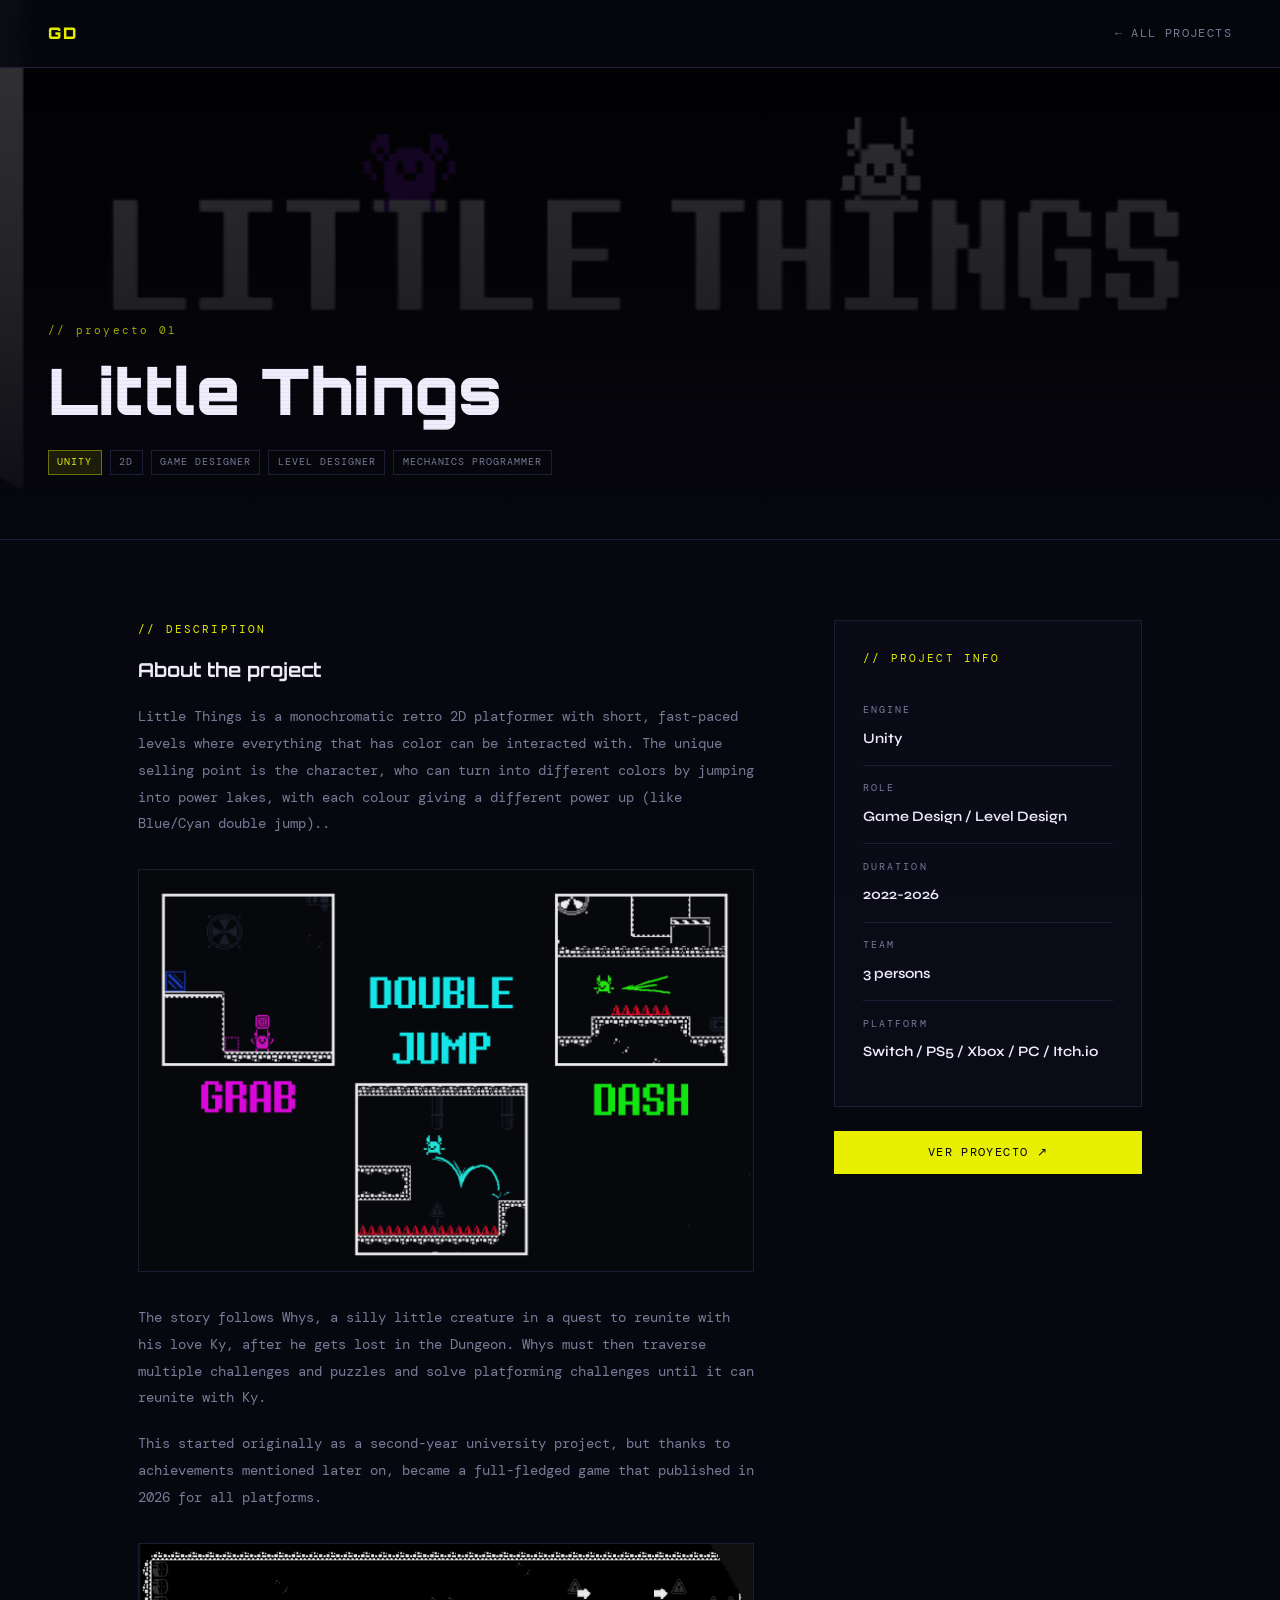
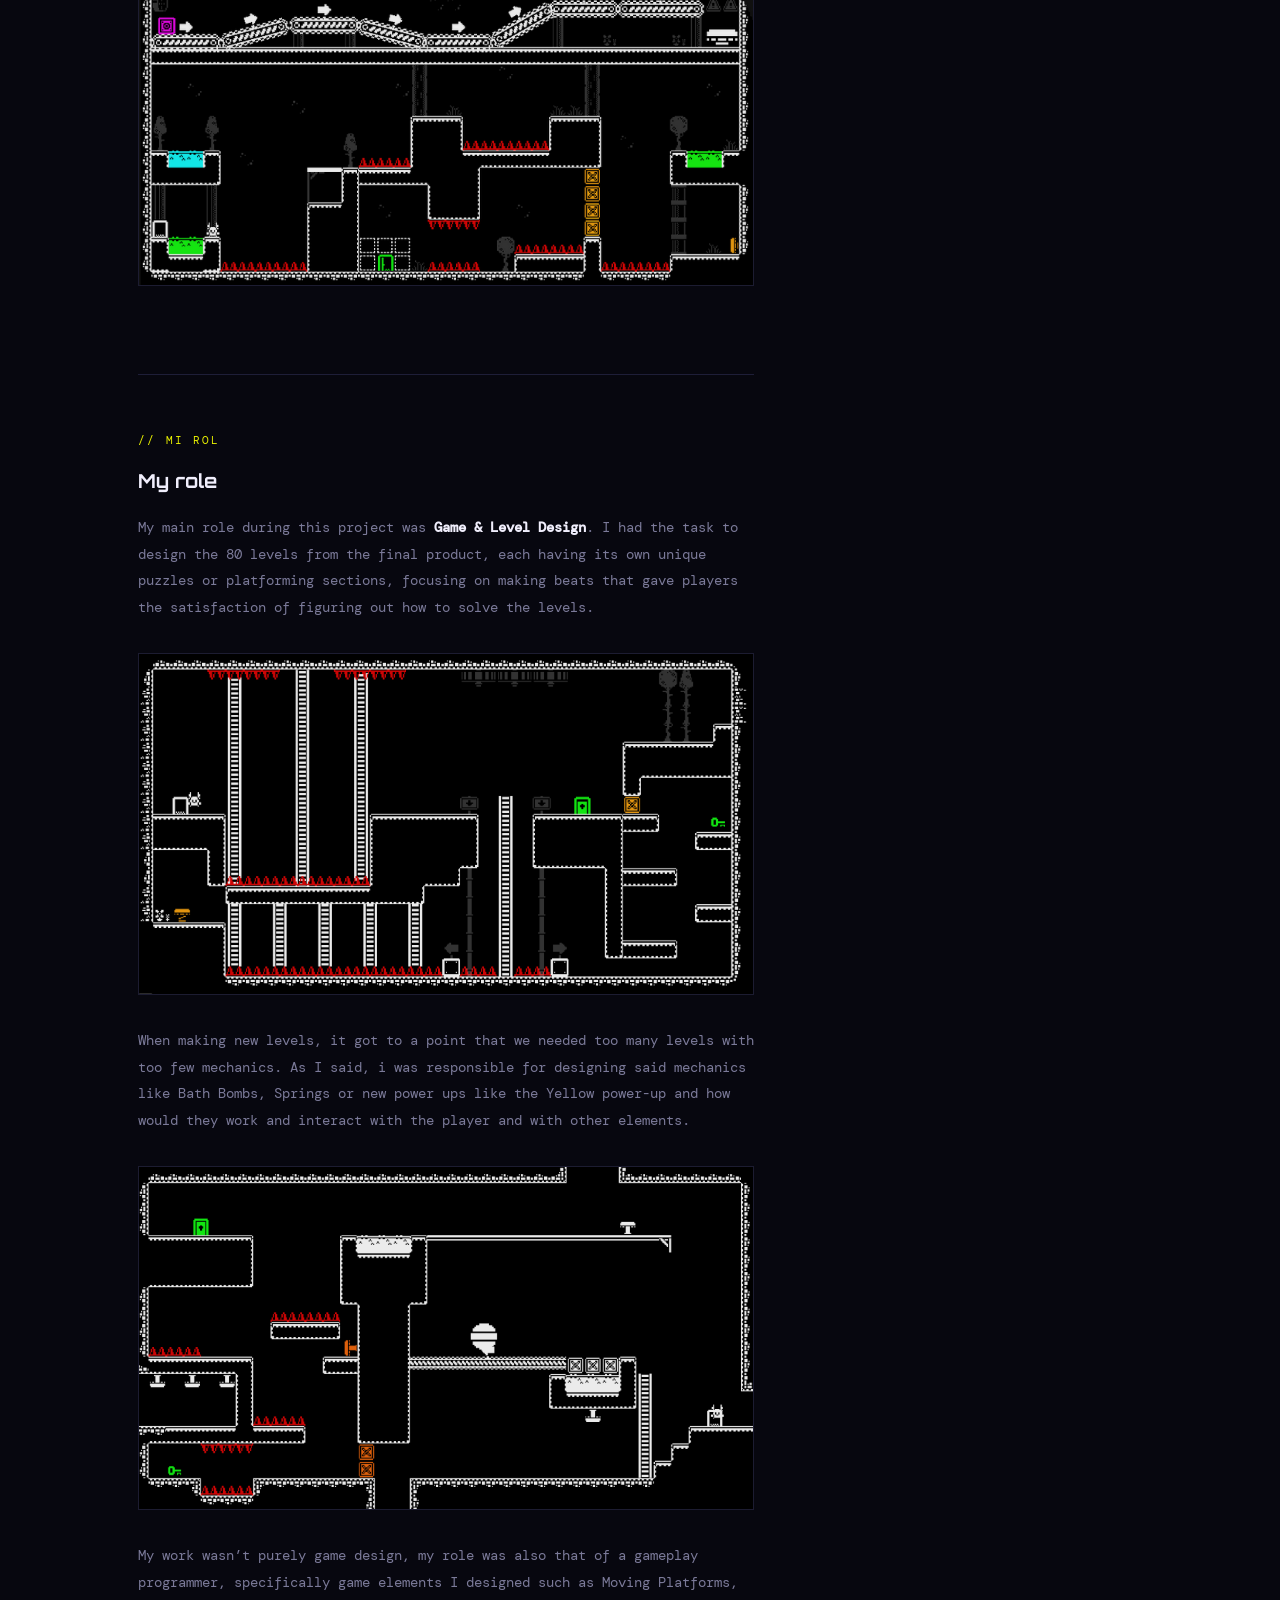
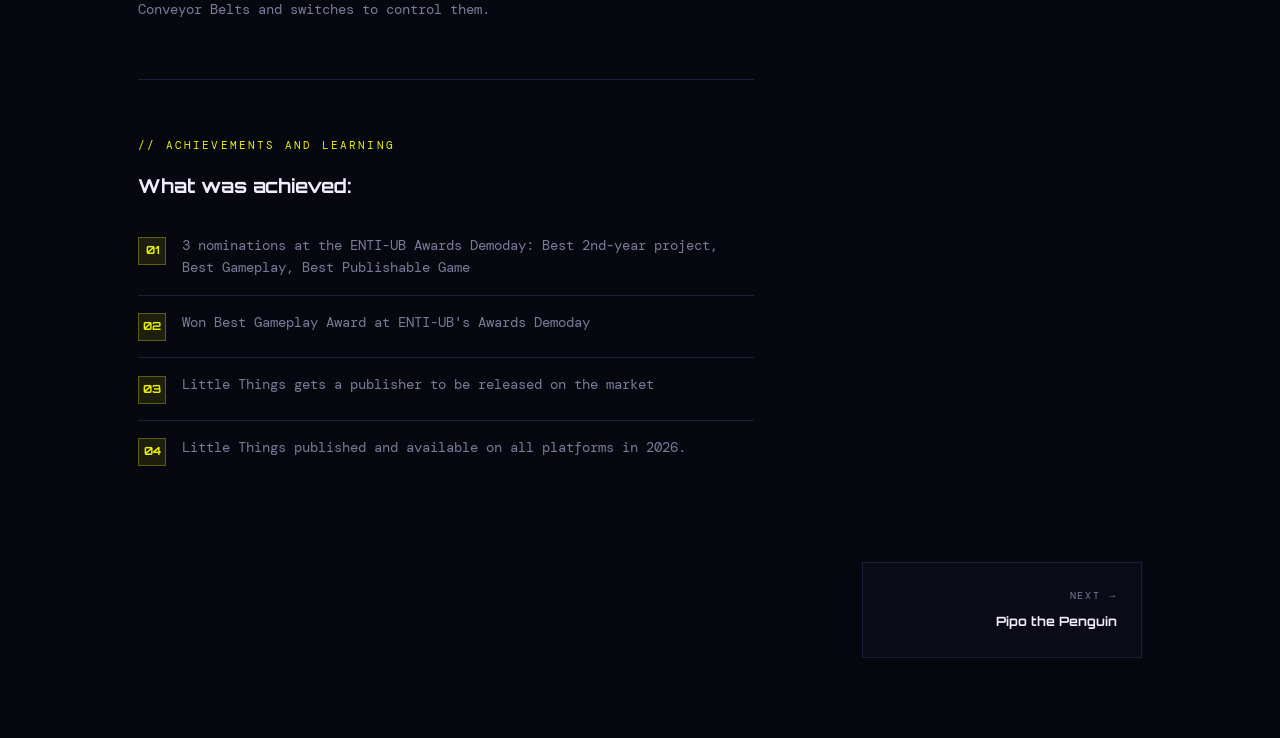
==== project.html @ 38202225 "idioms changed" ====
<!DOCTYPE html>
<html lang="es">
<head>
<meta charset="UTF-8">
<meta name="viewport" content="width=device-width, initial-scale=1.0">
<title>Proyecto — GD Portfolio</title>
<link rel="preconnect" href="https://fonts.googleapis.com">
<link href="https://fonts.googleapis.com/css2?family=Orbitron:wght@400;700;900&family=DM+Mono:ital,wght@0,300;0,400;1,300&family=Syne:wght@400;600;800&display=swap" rel="stylesheet">
<style>
  *, *::before, *::after { box-sizing: border-box; margin: 0; padding: 0; }

  :root {
    --bg: #07070f;
    --surface: #0e0e1c;
    --border: #1e1e38;
    --accent: #e8f000;
    --accent-dim: rgba(232,240,0,0.10);
    --text: #f0eefc;
    --muted: #7b7a99;
    --card-bg: #0b0b18;
  }

  html { scroll-behavior: smooth; }

  body {
    background: var(--bg);
    color: var(--text);
    font-family: 'DM Mono', monospace;
    font-size: 15px;
    line-height: 1.7;
    overflow-x: hidden;
  }

  body::before {
    content: '';
    position: fixed;
    inset: 0;
    background: repeating-linear-gradient(
      0deg,
      transparent,
      transparent 3px,
      rgba(0,0,0,0.04) 3px,
      rgba(0,0,0,0.04) 4px
    );
    pointer-events: none;
    z-index: 1000;
  }

  /* ─── NAV ─── */
  nav {
    position: fixed;
    top: 0; left: 0; right: 0;
    z-index: 100;
    display: flex;
    justify-content: space-between;
    align-items: center;
    padding: 1.25rem 3rem;
    background: rgba(7,7,15,0.85);
    backdrop-filter: blur(12px);
    border-bottom: 1px solid var(--border);
  }

  .nav-logo {
    font-family: 'Orbitron', monospace;
    font-weight: 900;
    font-size: 1rem;
    color: var(--accent);
    letter-spacing: 0.1em;
    text-decoration: none;
  }

  .nav-back {
    display: flex;
    align-items: center;
    gap: 0.5rem;
    font-family: 'DM Mono', monospace;
    font-size: 0.72rem;
    letter-spacing: 0.12em;
    text-transform: uppercase;
    color: var(--muted);
    text-decoration: none;
    transition: color 0.2s;
  }
  .nav-back:hover { color: var(--accent); }
  .nav-back::before { content: '←'; }

  /* ─── HERO ─── */
  .project-hero {
    min-height: 60vh;
    display: flex;
    flex-direction: column;
    justify-content: flex-end;
    padding: 8rem 3rem 4rem;
    position: relative;
    overflow: hidden;
    border-bottom: 1px solid var(--border);
  }

  .hero-cover {
    position: absolute;
    inset: 0;
    width: 100%; height: 100%;
    object-fit: cover;
    filter: brightness(0.25) saturate(0.7);
  }

  .hero-cover-placeholder {
    position: absolute;
    inset: 0;
    display: flex;
    align-items: center;
    justify-content: center;
    font-family: 'Orbitron', monospace;
    font-weight: 900;
    font-size: 12vw;
    color: rgba(232,240,0,0.05);
    overflow: hidden;
  }
  .hero-cover-placeholder::before {
    content: '';
    position: absolute;
    inset: 0;
    background-image:
      linear-gradient(rgba(232,240,0,0.03) 1px, transparent 1px),
      linear-gradient(90deg, rgba(232,240,0,0.03) 1px, transparent 1px);
    background-size: 48px 48px;
  }

  .hero-overlay {
    position: absolute;
    inset: 0;
    background: linear-gradient(to top, rgba(7,7,15,0.95) 0%, rgba(7,7,15,0.5) 50%, rgba(7,7,15,0.2) 100%);
  }

  .project-hero-content {
    position: relative;
    z-index: 1;
    max-width: 900px;
    animation: fadeUp 0.6s ease both;
  }

  .project-number-tag {
    font-family: 'DM Mono', monospace;
    font-size: 0.7rem;
    letter-spacing: 0.2em;
    color: var(--accent);
    margin-bottom: 1rem;
    opacity: 0.7;
  }

  h1.project-title {
    font-family: 'Orbitron', monospace;
    font-weight: 900;
    font-size: clamp(2rem, 5vw, 4rem);
    line-height: 1.1;
    color: var(--text);
    margin-bottom: 1.5rem;
  }

  .project-meta-tags {
    display: flex;
    flex-wrap: wrap;
    gap: 0.5rem;
  }

  .tag {
    font-family: 'DM Mono', monospace;
    font-size: 0.62rem;
    letter-spacing: 0.1em;
    text-transform: uppercase;
    padding: 0.3em 0.85em;
    border: 1px solid var(--border);
    color: var(--muted);
  }
  .tag.accent {
    border-color: rgba(232,240,0,0.4);
    color: var(--accent);
    background: var(--accent-dim);
  }

  /* ─── CONTENT ─── */
  .project-content {
    max-width: 1100px;
    margin: 0 auto;
    padding: 5rem 3rem;
  }

  .content-grid {
    display: grid;
    grid-template-columns: 2fr 1fr;
    gap: 5rem;
    align-items: start;
  }

  .section-label {
    font-family: 'DM Mono', monospace;
    font-size: 0.68rem;
    letter-spacing: 0.2em;
    text-transform: uppercase;
    color: var(--accent);
    margin-bottom: 1.25rem;
  }

  h2.block-title {
    font-family: 'Orbitron', monospace;
    font-weight: 700;
    font-size: 1.2rem;
    color: var(--text);
    margin-bottom: 1.25rem;
    line-height: 1.3;
  }

  .prose {
    color: var(--muted);
    font-size: 0.88rem;
    line-height: 1.9;
  }
  .prose p { margin-bottom: 1.2rem; }
  .prose p:last-child { margin-bottom: 0; }

  /* ─── Inline screenshots ─── */
  .prose .screenshot {
    display: block;
    margin: 2rem 0;
  }
  .prose .screenshot img {
    width: 100%;
    display: block;
    border: 1px solid var(--border);
    filter: brightness(0.92) saturate(0.9);
    transition: filter 0.3s;
  }
  .prose .screenshot img:hover {
    filter: brightness(1) saturate(1);
  }
  .prose .screenshot figcaption {
    font-size: 0.68rem;
    letter-spacing: 0.1em;
    text-transform: uppercase;
    color: var(--muted);
    margin-top: 0.6rem;
    opacity: 0.7;
  }
  /* Two-column screenshot grid */
  .prose .screenshot-grid {
    display: grid;
    grid-template-columns: 1fr 1fr;
    gap: 1rem;
    margin: 2rem 0;
  }
  .prose .screenshot-grid .screenshot {
    margin: 0;
  }
  @media (max-width: 600px) {
    .prose .screenshot-grid { grid-template-columns: 1fr; }
  }

  .content-block {
    margin-bottom: 3.5rem;
    padding-bottom: 3.5rem;
    border-bottom: 1px solid var(--border);
  }
  .content-block:last-child { margin-bottom: 0; padding-bottom: 0; border-bottom: none; }

  /* Sidebar */
  .sidebar { position: sticky; top: 6rem; }

  .sidebar-card {
    background: var(--card-bg);
    border: 1px solid var(--border);
    padding: 1.75rem;
    margin-bottom: 1.5rem;
  }

  .sidebar-label {
    font-size: 0.65rem;
    letter-spacing: 0.2em;
    text-transform: uppercase;
    color: var(--muted);
    margin-bottom: 0.5rem;
  }

  .sidebar-value {
    font-family: 'Syne', sans-serif;
    font-size: 0.9rem;
    font-weight: 600;
    color: var(--text);
  }

  .sidebar-row {
    padding: 0.85rem 0;
    border-bottom: 1px solid var(--border);
  }
  .sidebar-row:last-child { border-bottom: none; }

  /* Achievements list */
  .achievements-list { list-style: none; }

  .achievements-list li {
    display: flex;
    gap: 1rem;
    padding: 1rem 0;
    border-bottom: 1px solid var(--border);
    font-size: 0.85rem;
    color: var(--muted);
    line-height: 1.6;
  }
  .achievements-list li:last-child { border-bottom: none; }

  .achievement-icon {
    flex-shrink: 0;
    width: 28px; height: 28px;
    background: var(--accent-dim);
    border: 1px solid rgba(232,240,0,0.3);
    display: flex;
    align-items: center;
    justify-content: center;
    font-size: 0.7rem;
    color: var(--accent);
    font-family: 'Orbitron', monospace;
    font-weight: 700;
    margin-top: 0.1rem;
  }

  /* Nav between projects */
  .project-nav {
    max-width: 1100px;
    margin: 0 auto;
    padding: 0 3rem 5rem;
    display: flex;
    justify-content: space-between;
    gap: 1rem;
  }

  .project-nav-link {
    display: flex;
    flex-direction: column;
    gap: 0.4rem;
    text-decoration: none;
    padding: 1.5rem;
    background: var(--card-bg);
    border: 1px solid var(--border);
    flex: 1;
    transition: border-color 0.2s;
    max-width: 280px;
  }
  .project-nav-link:hover { border-color: var(--accent); }

  .nav-link-label {
    font-size: 0.65rem;
    letter-spacing: 0.18em;
    text-transform: uppercase;
    color: var(--muted);
  }
  .nav-link-title {
    font-family: 'Orbitron', monospace;
    font-size: 0.8rem;
    font-weight: 700;
    color: var(--text);
  }

  .project-nav-link.next { text-align: right; margin-left: auto; }
  .project-nav-link.prev .nav-link-label::before { content: '← '; }
  .project-nav-link.next .nav-link-label::after { content: ' →'; }

  /* ─── ANIMATIONS ─── */
  @keyframes fadeUp {
    from { opacity: 0; transform: translateY(20px); }
    to   { opacity: 1; transform: translateY(0); }
  }

  .reveal {
    opacity: 0;
    transform: translateY(24px);
    transition: opacity 0.6s ease, transform 0.6s ease;
  }
  .reveal.visible { opacity: 1; transform: translateY(0); }

  /* ─── RESPONSIVE ─── */
  @media (max-width: 900px) {
    nav { padding: 1rem 1.5rem; }
    .project-hero { padding: 6rem 1.5rem 3rem; }
    .project-content { padding: 3rem 1.5rem; }
    .content-grid { grid-template-columns: 1fr; gap: 2rem; }
    .sidebar { position: static; }
    .project-nav { padding: 0 1.5rem 3rem; }
  }
</style>
</head>
<body>

<nav>
  <a href="index.html" class="nav-logo">GD</a>
  <a href="index.html#projects" class="nav-back">All Projects</a>
</nav>

<!-- HERO -->
<section class="project-hero" id="project-hero">
  <img class="hero-cover" id="hero-cover-img" src="" alt="" style="display:none">
  <div class="hero-cover-placeholder" id="hero-placeholder"></div>
  <div class="hero-overlay"></div>

  <div class="project-hero-content">
    <div class="project-number-tag" id="project-number"></div>
    <h1 class="project-title" id="project-title">Loading...</h1>
    <div class="project-meta-tags" id="project-tags"></div>
  </div>
</section>

<!-- CONTENT -->
<div class="project-content">
  <div class="content-grid">

    <!-- MAIN COLUMN -->
    <div class="main-col">

      <div class="content-block reveal">
        <div class="section-label">// description</div>
        <h2 class="block-title" id="about-title">About the project</h2>
        <div class="prose" id="project-description">
          <p>Loading...</p>
        </div>
      </div>

      <div class="content-block reveal">
        <div class="section-label">// mi rol</div>
        <h2 class="block-title" id="role-title">My role</h2>
        <div class="prose" id="project-role">
          <p>Loading...</p>
        </div>
      </div>

      <div class="content-block reveal">
        <div class="section-label">// Achievements and learning</div>
        <h2 class="block-title">What was achieved:</h2>
        <ul class="achievements-list" id="project-achievements"></ul>
      </div>

    </div>

    <!-- SIDEBAR -->
    <aside class="sidebar reveal">

      <div class="sidebar-card">
        <div class="section-label">// Project info</div>
        <div class="sidebar-row">
          <div class="sidebar-label">Engine</div>
          <div class="sidebar-value" id="info-engine">—</div>
        </div>
        <div class="sidebar-row">
          <div class="sidebar-label">Role</div>
          <div class="sidebar-value" id="info-role">—</div>
        </div>
        <div class="sidebar-row">
          <div class="sidebar-label">Duration</div>
          <div class="sidebar-value" id="info-duration">—</div>
        </div>
        <div class="sidebar-row">
          <div class="sidebar-label">Team</div>
          <div class="sidebar-value" id="info-team">—</div>
        </div>
        <div class="sidebar-row">
          <div class="sidebar-label">Platform</div>
          <div class="sidebar-value" id="info-platform">—</div>
        </div>
      </div>

      <div id="link-btn-container"></div>

    </aside>
  </div>
</div>

<!-- PROJECT NAV -->
<div class="project-nav" id="project-nav"></div>

<!-- ─── PROJECT DATA ─── -->
<script>
// ─── Screenshot helper ───
// Usage inside description / roleDescription strings:
//   ${img("images/screenshot.png")}              → full-width image, no caption
//   ${img("images/screenshot.png", "Caption")}   → full-width image with caption
//   ${img2("images/a.png", "images/b.png")}      → two images side by side
function img(src, caption = "") {
  return `<figure class="screenshot">
    <img src="${src}" alt="${caption}">
    ${caption ? `<figcaption>${caption}</figcaption>` : ""}
  </figure>`;
}
function img2(src1, caption1, src2, caption2) {
  // caption args are optional — call as img2("a.png","",  "b.png","") if no captions
  return `<div class="screenshot-grid">
    ${img(src1, caption1 || "")}
    ${img(src2, caption2 || "")}
  </div>`;
}

const PROJECTS = [
  {
    id: 0,
    number: "01",
    title: "Little Things",
    tags: ["Unity", "2D", "Game Designer", "Level Designer", "Mechanics Programmer"],
    accentTag: "Unity",
    heroImage: "images/LT_Logo.png",  // ← Ruta a la imagen de portada, ej: "images/little-things-cover.png"
    bgColor: "linear-gradient(135deg,#0d0d20,#111130)",
    engine: "Unity",
    role: "Game Design / Level Design",
    duration: "2022-2026",
    team: "3 persons",
    platform: "Switch / PS5 / Xbox / PC / Itch.io ",
    link: "https://reiven-9045.itch.io/little-things",
    description: `
      <p>Little Things is a monochromatic retro 2D platformer with short, fast-paced levels where everything that has color can be interacted with.
      The unique selling point is the character, who can turn into different colors by jumping into power lakes, with each colour giving a different power up (like Blue/Cyan double jump)..</p>
      ${img("images/LT_SC_2.png")}
      <p>The story follows Whys, a silly little creature in a quest to reunite with his love Ky, after he gets lost in the Dungeon. 
        Whys must then traverse multiple challenges and puzzles and solve platforming challenges until it can reunite with Ky.</p>
      <p>This started originally as a second-year university project, but thanks to achievements mentioned later on, became a full-fledged game that published in 2026 for all platforms.</p>
      ${img("images/LT_SC_5.png")}
    `,
    roleDescription: `
      <p>My main role during this project was <strong style="color:var(--text)">Game & Level Design</strong>.
        I had the task to design the 80 levels from the final product, 
        each having its own unique puzzles or platforming sections, 
        focusing on making beats that gave players the satisfaction of figuring out how to solve the levels.</p>
        ${img("images/LT_SC_1.png")}
      <p>When making new levels, it got to a point that we needed too many levels with too few mechanics.
        As I said, i was responsible for designing said mechanics like Bath Bombs, Springs or new power ups like the Yellow power-up and how would they work and interact with the player and with other elements. </p>
        ${img("images/LT_SC_4.png")}
        <p>My work wasn’t purely game design, 
          my role was also that of a gameplay programmer, 
          specifically game elements I designed such as Moving Platforms, 
          Conveyor Belts and switches to control them.</p>
    `,
    achievements: 
    [
      "3 nominations at the ENTI-UB Awards Demoday: Best 2nd-year project, Best Gameplay, Best Publishable Game",
      "Won Best Gameplay Award at ENTI-UB's Awards Demoday",
      "Little Things gets a publisher to be released on the market",
      "Little Things published and available on all platforms in 2026."
      
    ]
  },
  {
    id: 1,
    number: "02",
    title: "Pipo the Penguin",
    tags: ["Unity", "Level Design", "3D"],
    accentTag: "Unity",
    heroImage: "images/PP_LOGO.png",  // ← Ruta a la imagen de portada, ej: "images/pipo-cover.png"
    bgColor: "linear-gradient(135deg,#0d1020,#0c1430)",
    engine: "Unity 6",
    role: "Level Designer",
    duration: "2025-2026",
    team: "5 persons",
    platform: "PC",
    link: "",
    description: `
      <p>Pipo the Penguin is a dynamic 3D platformer where your objective is to go as fast as possible with the moveset of a penguin.</p>
      <p>The game center around Pipo, an indebted penguin who forgets to catch a ferry and his family abandons him.
        He must then explore different areas of the South Pole, finding enough Golden Coins to pay his ticket and reunite with his family.</p>
       <p>This project served as the final year project and as the base of my TFG (Final Degree Project)</p>
       ${img("images/PP_MAIN.png")}
    `,
    roleDescription: `
      <p>My main role was <strong style="color:var(--text)">Level Designer</strong>. I designed and worked on multiple
        levels from drafts to block out to the final product with all the dressing.</p>
        ${img("images/PP_SC_4.png")}
      <p>The main objective was to figure different gimmicks for levels that would work for a 'speedrunning' playstyle
        , since the main appeal of the game is to try and go as fast as you can.
        The majority of levels focus on a linear experience with touches of exploration to make the player enjoy going off the beaten path.</p>
        Although not all levels made the cut, it served as a learning experience that 
        helped me see the key importance of a good relation between the controller and
        the levels.</p>
        ${img("images/PP_SC_3.png")}
    `,
    achievements: [
      "Designed and implemented 5 levels, from scratch to dressed ",
      "Learned to use modeling tools such as ProBuilder",
      "3 nominations at ENTI-UB's DemoDay Awards: Best TFG/VS, Best Gameplay and Best Trailer ",
      "Won Best Trailer Award at ENTI-UB's Demoday Awards"
    ]
  },
  {
    id: 2,
    number: "03",
    title: "Time Shards",
    tags: ["Unity", "Producer", "Game Design", "Level Design", "Mechanics Programmer"],
    accentTag: "Unity",
    heroImage: "images/TS_LOGO_2.png",  // ← Ruta a la imagen de portada, ej: "images/time-shards-cover.png"
    bgColor: "linear-gradient(135deg,#100d20,#180d2e)",
    engine: "Unity 6",
    role: "Producer, Game Designer",
    duration: "2024-2025",
    team: "5 persons",
    platform: "PC",
    link: "",
    description: `
      <p>Time Shards is a 2DHD roguelike with a turn-based combat system executed in real-time.
        Similar to ARCO, you would plan out your moves for a turn and the actions were executed at the same
        time as the enemies.</p>
        ${img("images/TS_SC_3.png")}
        <p>After each battle, the player could explore a node map with different paths and events
          that helped you upgrade your abilities and attacks.</p>
          ${img("images/TS_SC_1.png")}
          <p>This project was started as a third-year project</p>
    `,
    roleDescription: `
      <p>My main role in this project was <strong style="color:var(--text)">Producer</strong>, though
        I also was lead <strong style="color:var(--text)">Game Designer & Gameplay Programmer</strong>.
         With the role of Producer i had to plan out sprints, 
         assign tasks and check in on everyone during said sprints, 
         balancing out the total work hours we could do during certain weeks.</p>

      <p><strong style="color:var(--text)">Game Design</strong> was focused mainly on what abilities and enemies there could be, 
        how they behaved and interacted with the world. 
        I also designed the shop and economy system, 
        making formulas to define how much EXP (the coin of the game) 
        you could obtain each round depending on how well had you played a level.</p>
${img("images/TS_SC_4.png")}
        <p>
          Finally, as a <strong style="color:var(--text)">Gameplay Programmer</strong> I focused on programming the turn system manager, 
          that tracked when were you on the developing turn phase or in the execution phase 
          in order for the player to track what they had to do.
          The first iterations of the combat system were also developed by me 
          and used by our lead programmer as pillars for the revamped system.
          I also programmed the shop system, 
          where it featured a pool of items it could choose from to put on display and to them equip or upgrade the player if they already had the ability.
          </p>
${img("images/TS_SC_2.png")}
          <p>While I am incredibly proud of the final output, a cohesive and well-executed game,
             it did not meet some of the objectives we initially anticipated 
             like a DemoDay nomination. 
             Nevertheless, I consider this project a personal milestone.
            Acting as the project's Producer allowed me to navigate the complexities of 
            project management and team leadership for the first time. 
            This 'trial by fire' taught me how to balance creative vision with 
            logistical constraints. The project may not have been the hit we initially expected, 
            but it was a trigger for my growth as a multidisciplinary professional, 
            equipping me with a toolkit I use on my daily work basis.</p>
    `,
    achievements: [
      "Designed a turn-based real-time combat system",
      "Designed and developed a unique shopping system",
      "Designed a reward system based on your performance in combat",
      "Learnt more about being a SCRUM master and task assigning"
    ]
  },
  {
    id: 3,
    number: "04",
    title: "Donkey Kong Phaser Remake",
    tags: ["Phaser", "JavaScript", "Mechanics"],
    accentTag: "Phaser",
    heroImage: "images/DK_LOGO.png",  // ← Ruta a la imagen de portada, ej: "images/donkey-kong-cover.png"
    bgColor: "linear-gradient(135deg,#0d1a12,#0d1e14)",
    engine: "Phaser",
    role: "Mechanics Programmer",
    duration: "3 months",
    team: "3 Person",
    platform: "PC",
    link: "",
    description: `
      <p>This project (as the name indicates) consists of a rendition of Donkey Kong 
        made in Phaser. This project was developed by a team of three with the objective
         to learn more about how the Phaser engine works,
          as well as to learn a bit about soft skills,
           especially on the task assignment section, for which we used Jira.</p>
           ${img("images/DK_MAIN.png")}
           <p>
            The game featured only 2 levels from the original game, as we ran in a tight schedule. We did, however, implement all of the mechanics in each of the levels which included:</p>

<p>- Power Hammer</p>

<p>- Ladders</p>

<p>- Barrels</p>

<p>- Fire Barrel</p>

<p>- Springs</p>

<p>- Collectibles</p>

<p>As well as other details like a point system and sound effects and interactions.
            </p>
    `,
    roleDescription: `
      <p>My role was primarily Mechanics Programmer, 
        focusing especially on Donkey Kong coding its behavior throwing specific
         Barrels at some points of the game (like how the first always goes straight down),
          the regular Barrels where i coded the paths they can take,
           either going down floor by floor or straight down,
            as well as what type of barrel can it be, like the blue that lits up the
             Fire Barrel, the Fire Barrel, which once lit up spawned the Fire Enemy
              that chased down the player and the Ladders that the player could climb up or
               not, depending on if they were broken down.</p>
               ${img("images/DK_SC_1.png")}


      <p>I also had the QA role, 
        testing mechanics my partners had developed to see if they were working properly 
        and finding, recreating and reporting any bugs on the features
         we were implementing and finding ways to fix them.</p>
    `,
    achievements: [
      "This project was used as a learning experience on soft skills and task assigning, so there were no significant achievements made other than the formation of the people involved."
    ]
  },
  {
    id: 4,
    number: "05",
    title: "1942 SDL Remake",
    tags: ["SDL", "C++", "Arcade"],
    accentTag: "SDL",
    heroImage: "images/1942_LOGO.png",  // ← Ruta a la imagen de portada, ej: "images/1942-cover.png"
    bgColor: "linear-gradient(135deg,#1a100d,#201410)",
    engine: "SDL",
    role: "Programmer",
    duration: "4 meses",
    team: "2 persons",
    platform: "PC",
    link: "",
    description: `
      <p>This project (as the name indicates) consists of a rendition of the arcade game 1942
         made in the SDL engine.
          This project was developed by a team of two with the objective to learn more
           about how the SDL engine works.
            The project featured three enemy types with different flight patterns
             that were loaded up via XML and different levels that loaded different pattern
              of enemies.</p>
${img("images/1942_SC_1.png")}
              <p>Apart from the regular gameplay, 
                it also featured a Menu where you could choose to check a ranking out 
                to see where your score stood. This score and ranking was also saved, 
                read and written in an XML, that loaded when you checked the ranking menu.
                 You could also mute the sound effects in gameplay with this menu.</p>
    `,
    roleDescription: `
      <p>I programmed the menu navigation and the different actions you could 
        do except the ranking system in itself.</p>
        ${img("images/1942_SC_3.png")}
        <p>Gameplay wise y coded the player controller, so basically the movement, 
          the ability to shoot and collision detections with enemies, projectiles and boosts.
          Furthermore, I also coded the enemy behaviors and movement patterns, l
          ike moving in a V shape or doing a loop and shooting when the time was adequate. </p>
          ${img("images/1942_SC_4.png")}
    `,
    achievements: [
      "Learnt how to use SDL in a game development enviroment",
      "Learnt the usage of XMLs, writing and reading info in them",
      "Learnt how to develop enemy behaviors based on said information",
      
    ]
  },
  {
    id: 5,
    number: "06",
    title: "Player Controller for Movement Shooter",
    tags: ["Unreal Engine 5", "Game Design", "BluePrints"],
    accentTag: "Unreal Engine 5",
    heroImage: "images/UE_LOGO.png",  // ← Ruta a la imagen de portada, ej: "images/movement-shooter-cover.png"
    bgColor: "linear-gradient(135deg,#0d1818,#0a1a1a)",
    engine: "Unreal Engine 5",
    role: "Game Designer, Gameplay Programmer",
    duration: "2 weeks",
    team: "2 persons",
    platform: "PC",
    link: "",
    description: `
      <p>This project consisted in the design and development of a player controller. 
        The original idea was to recreate 1:1 the Ultrakill player controller
         in Unreal Engine 5 but it ended up translating in a prototype for a game
          that never happened.</p>
${img("images/MS_SC_1.png")}
      <p>The game was essentially a boomer shooter but more vertical than Doom and each level
         had a timer that would kill you instantly if dropped to 0.
          You could regain time by killing enemies, healing or obtaining more ammo. 
          The game loop consisted on surviving enemy waves.</p>
    `,
    roleDescription: `
      <p>My job was to program the whole chracter controller using Unreal’s blueprints. 
        The basic movement was already done in the Engine, 
        so I could focus on developing the movement mechanics as well as the weapon. These features were the following:</p>
        <p><strong style="color:var(--text)">Weapon</strong></p>
        <p>- Regular Shot: A hitscan shot that dealt damage and interacted with physics objects, 
          pushing them depending on the spot you hit them</p>
          <p>- Charged shot: A projectile you could charge and depending on the
             time of charge it would deal more damage and travel faster and further</p>
             <p><strong style="color:var(--text)">Movement</strong></p>
        <p>- Dash: A directional dash based on which direction were you moving in</p>
        <p>- Ground Slam: When airbone, the player could quickly come back down by using this mechanic</p>
        <p>- Boosted Jump: after doing a Ground Slam, if you pressed the jump button in a small
           period of time, your jump would receive a significant height boost. 
           This boost was defined by how long were you falling and the strength of impact.</p>
        <p>- Slide: When on ground, the player would crouch and slide in the direction they were looking at</p>

        <p></p>
        <p>I also made the timer system and a very rudimentary enemy pool system 
          where the game would spawn in a melee enemy that would chase you down
           or a ranged enemy that could approach, shoot or back away from you depending
            on their distance from you.</p>
            ${img("images/MS_SC_3.png")}
    `,
    achievements: [
      "Learned more in depth the use of blueprints in Unreal 5",
      "Designed and implemented a satisfactory character controller",
      "Developed a coherent gameloop for a prototype",
      "Designed and programmed enemy behavior for the ranged enemy"
    ]
  }
];

// ─── Load project from URL param ───
function getProjectId() {
  const params = new URLSearchParams(window.location.search);
  const id = parseInt(params.get('id'));
  return isNaN(id) ? 0 : Math.max(0, Math.min(id, PROJECTS.length - 1));
}

function renderProject(id) {
  const p = PROJECTS[id];

  document.title = p.title + ' — GD Portfolio';

  // Hero — image or gradient placeholder
  const coverImg = document.getElementById('hero-cover-img');
  const placeholder = document.getElementById('hero-placeholder');
  if (p.heroImage) {
    coverImg.src = p.heroImage;
    coverImg.alt = p.title;
    coverImg.style.display = 'block';
    placeholder.style.display = 'none';
  } else {
    coverImg.style.display = 'none';
    placeholder.style.display = 'flex';
    placeholder.textContent = p.number;
    placeholder.style.background = p.bgColor;
  }
  document.getElementById('project-number').textContent = `// proyecto ${p.number}`;
  document.getElementById('project-title').textContent = p.title;

  const tagsEl = document.getElementById('project-tags');
  tagsEl.innerHTML = p.tags.map(t =>
    `<span class="tag${t === p.accentTag ? ' accent' : ''}">${t}</span>`
  ).join('');

  // Sidebar info
  document.getElementById('info-engine').textContent = p.engine;
  document.getElementById('info-role').textContent = p.role;
  document.getElementById('info-duration').textContent = p.duration;
  document.getElementById('info-team').textContent = p.team;
  document.getElementById('info-platform').textContent = p.platform;

  // Link button
  if (p.link) {
    document.getElementById('link-btn-container').innerHTML =
      `<a href="${p.link}" target="_blank" class="btn btn-primary" style="
        display:block; width:100%; text-align:center; text-decoration:none;
        font-family:'DM Mono',monospace; font-size:0.72rem; letter-spacing:0.12em;
        text-transform:uppercase; padding:1em 2em;
        background:var(--accent); color:var(--bg); transition:background 0.2s;
      ">Ver proyecto ↗</a>`;
  }

  // Description
  document.getElementById('project-description').innerHTML = p.description;

  // Role
  document.getElementById('project-role').innerHTML = p.roleDescription;

  // Achievements
  const achEl = document.getElementById('project-achievements');
  achEl.innerHTML = p.achievements.map((a, i) =>
    `<li>
      <div class="achievement-icon">${String(i+1).padStart(2,'0')}</div>
      <span>${a}</span>
    </li>`
  ).join('');

  // Prev / next nav
  const navEl = document.getElementById('project-nav');
  const prevHTML = id > 0
    ? `<a href="project.html?id=${id-1}" class="project-nav-link prev">
        <span class="nav-link-label">Previous</span>
        <span class="nav-link-title">${PROJECTS[id-1].title}</span>
       </a>` : '<div></div>';

  const nextHTML = id < PROJECTS.length - 1
    ? `<a href="project.html?id=${id+1}" class="project-nav-link next">
        <span class="nav-link-label">Next</span>
        <span class="nav-link-title">${PROJECTS[id+1].title}</span>
       </a>` : '<div></div>';

  navEl.innerHTML = prevHTML + nextHTML;
}

// ─── Init ───
const currentId = getProjectId();
renderProject(currentId);

// Scroll reveal
const observer = new IntersectionObserver((entries) => {
  entries.forEach(e => {
    if (e.isIntersecting) {
      e.target.classList.add('visible');
      observer.unobserve(e.target);
    }
  });
}, { threshold: 0.08 });

document.querySelectorAll('.reveal').forEach((el, i) => {
  el.style.transitionDelay = (i * 0.1) + 's';
  observer.observe(el);
});
</script>
</body>
</html>
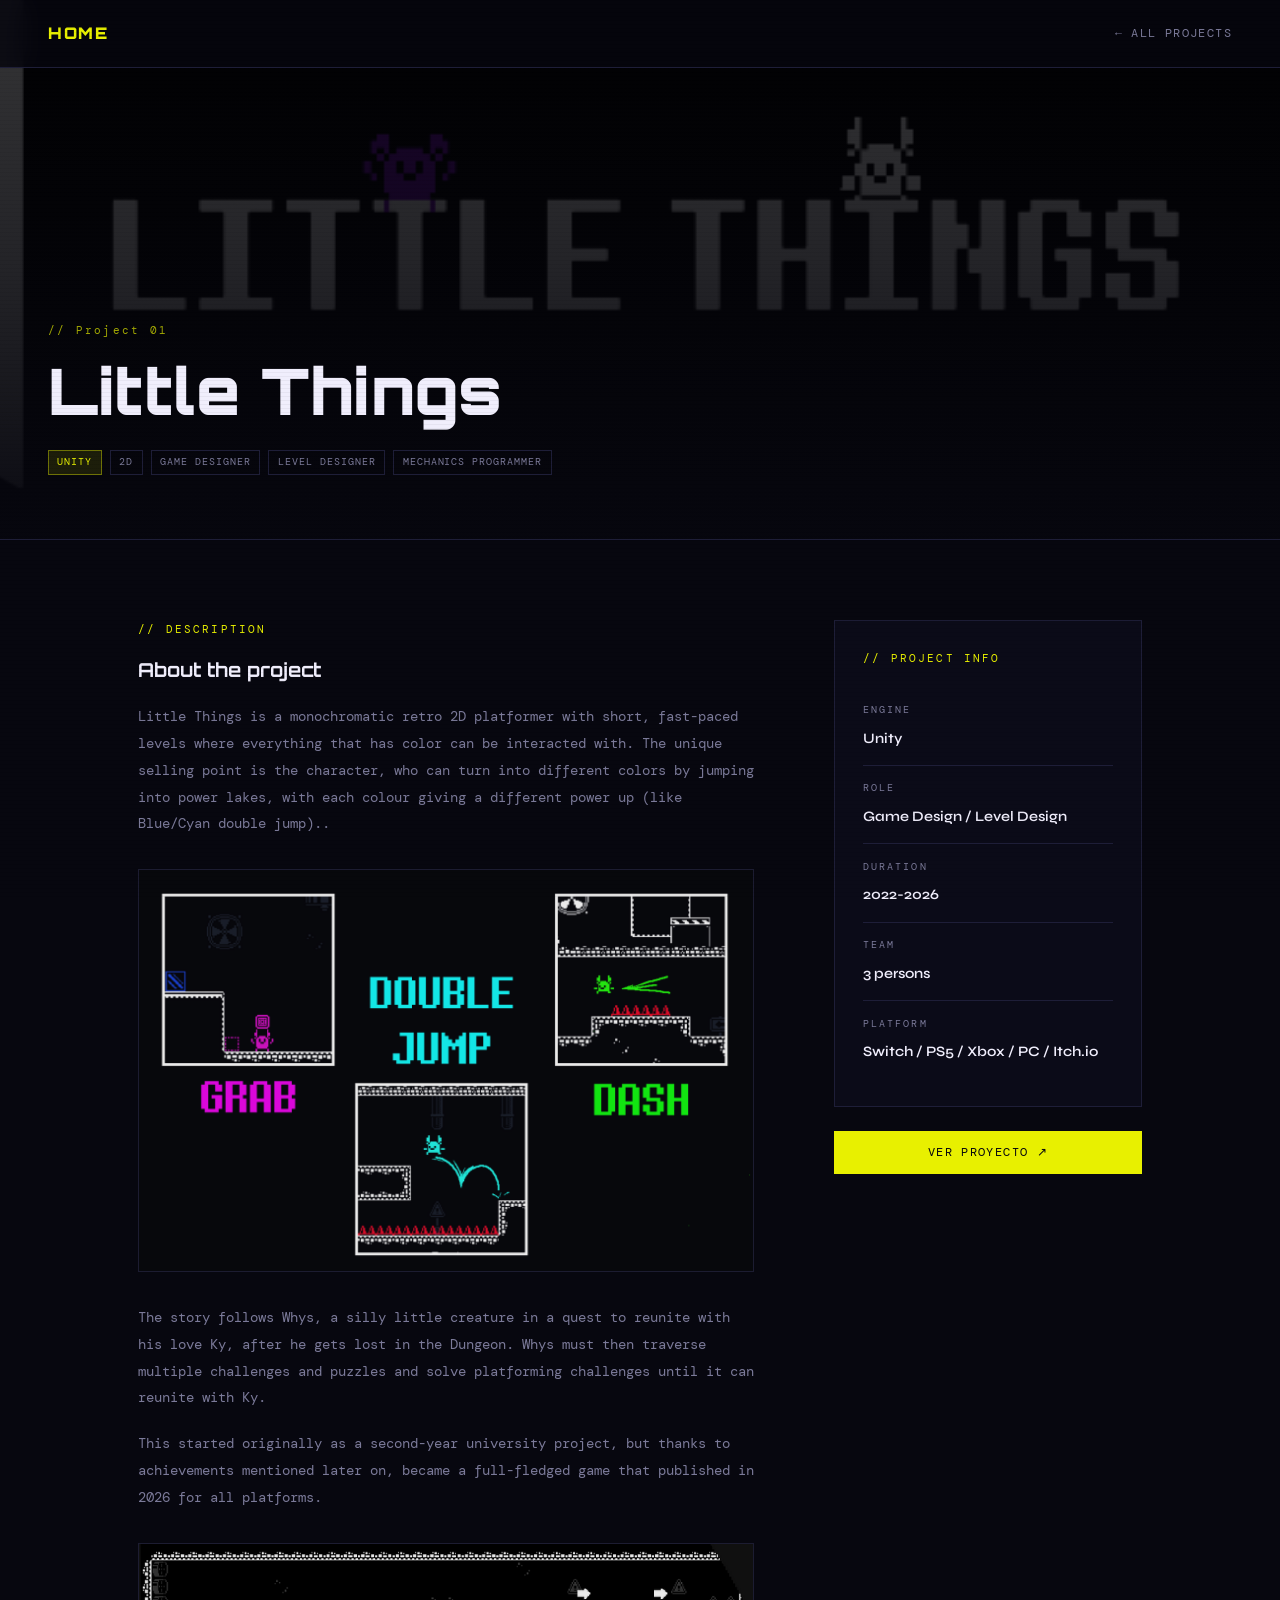
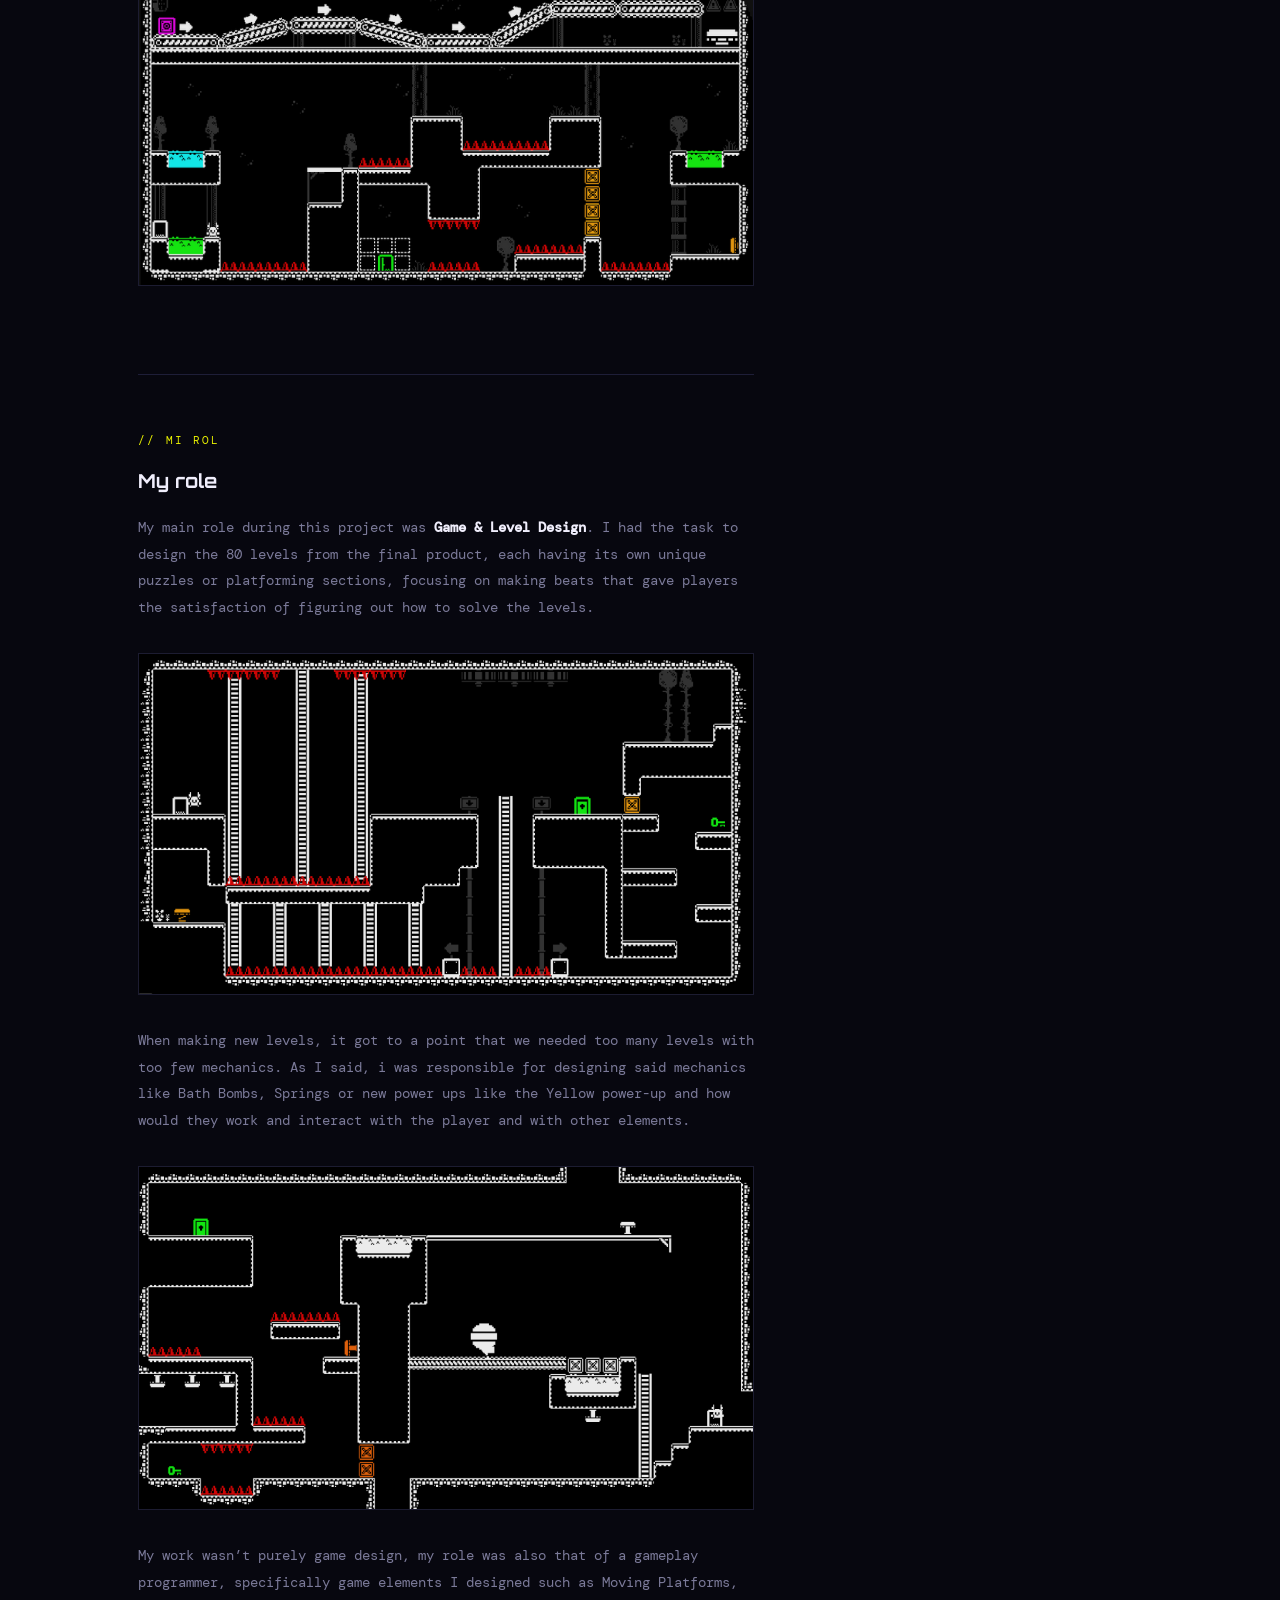
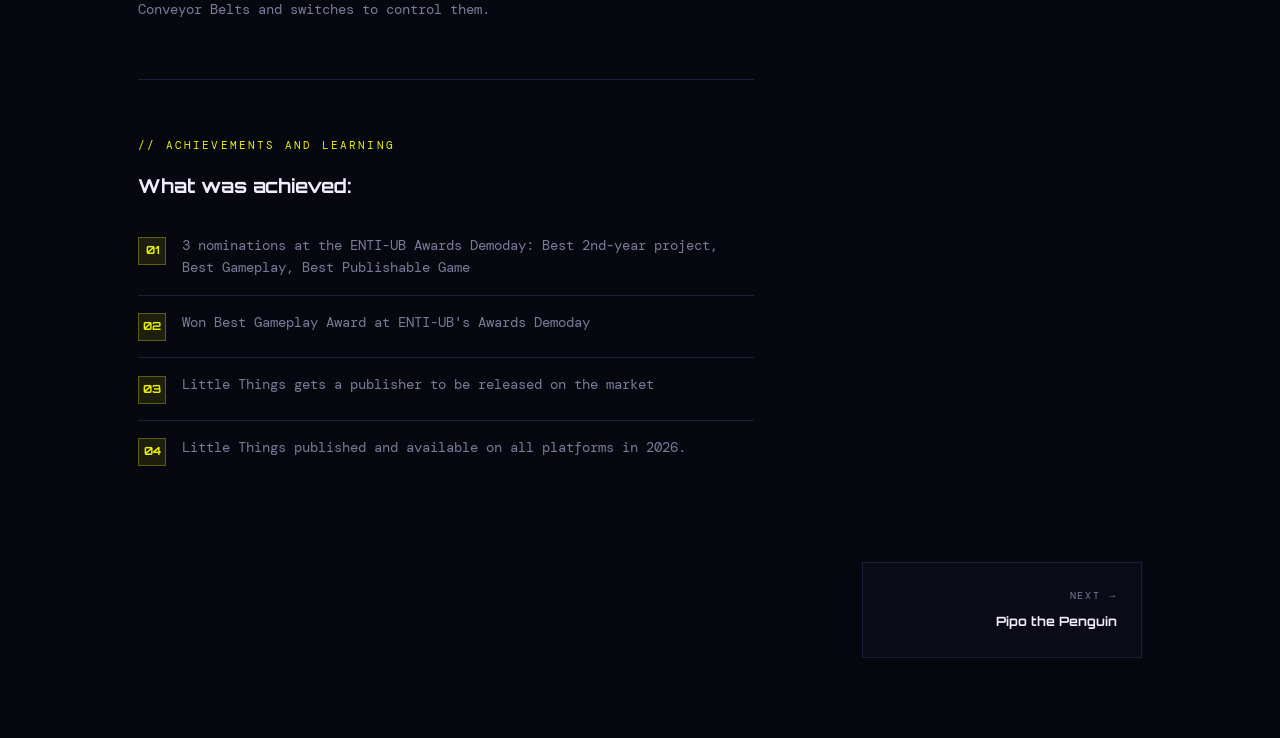
==== commit 42d3640f: "spanish erradicated, added me" ====
--- a/project.html
+++ b/project.html
@@ -3,7 +3,7 @@
 <head>
 <meta charset="UTF-8">
 <meta name="viewport" content="width=device-width, initial-scale=1.0">
-<title>Proyecto — GD Portfolio</title>
+<title>My Portfolio</title>
 <link rel="preconnect" href="https://fonts.googleapis.com">
 <link href="https://fonts.googleapis.com/css2?family=Orbitron:wght@400;700;900&family=DM+Mono:ital,wght@0,300;0,400;1,300&family=Syne:wght@400;600;800&display=swap" rel="stylesheet">
 <style>
@@ -390,7 +390,7 @@
 <body>
 
 <nav>
-  <a href="index.html" class="nav-logo">GD</a>
+  <a href="index.html" class="nav-logo">HOME</a>
   <a href="index.html#projects" class="nav-back">All Projects</a>
 </nav>
 
@@ -838,7 +838,7 @@
     placeholder.textContent = p.number;
     placeholder.style.background = p.bgColor;
   }
-  document.getElementById('project-number').textContent = `// proyecto ${p.number}`;
+  document.getElementById('project-number').textContent = `// Project ${p.number}`;
   document.getElementById('project-title').textContent = p.title;
 
   const tagsEl = document.getElementById('project-tags');
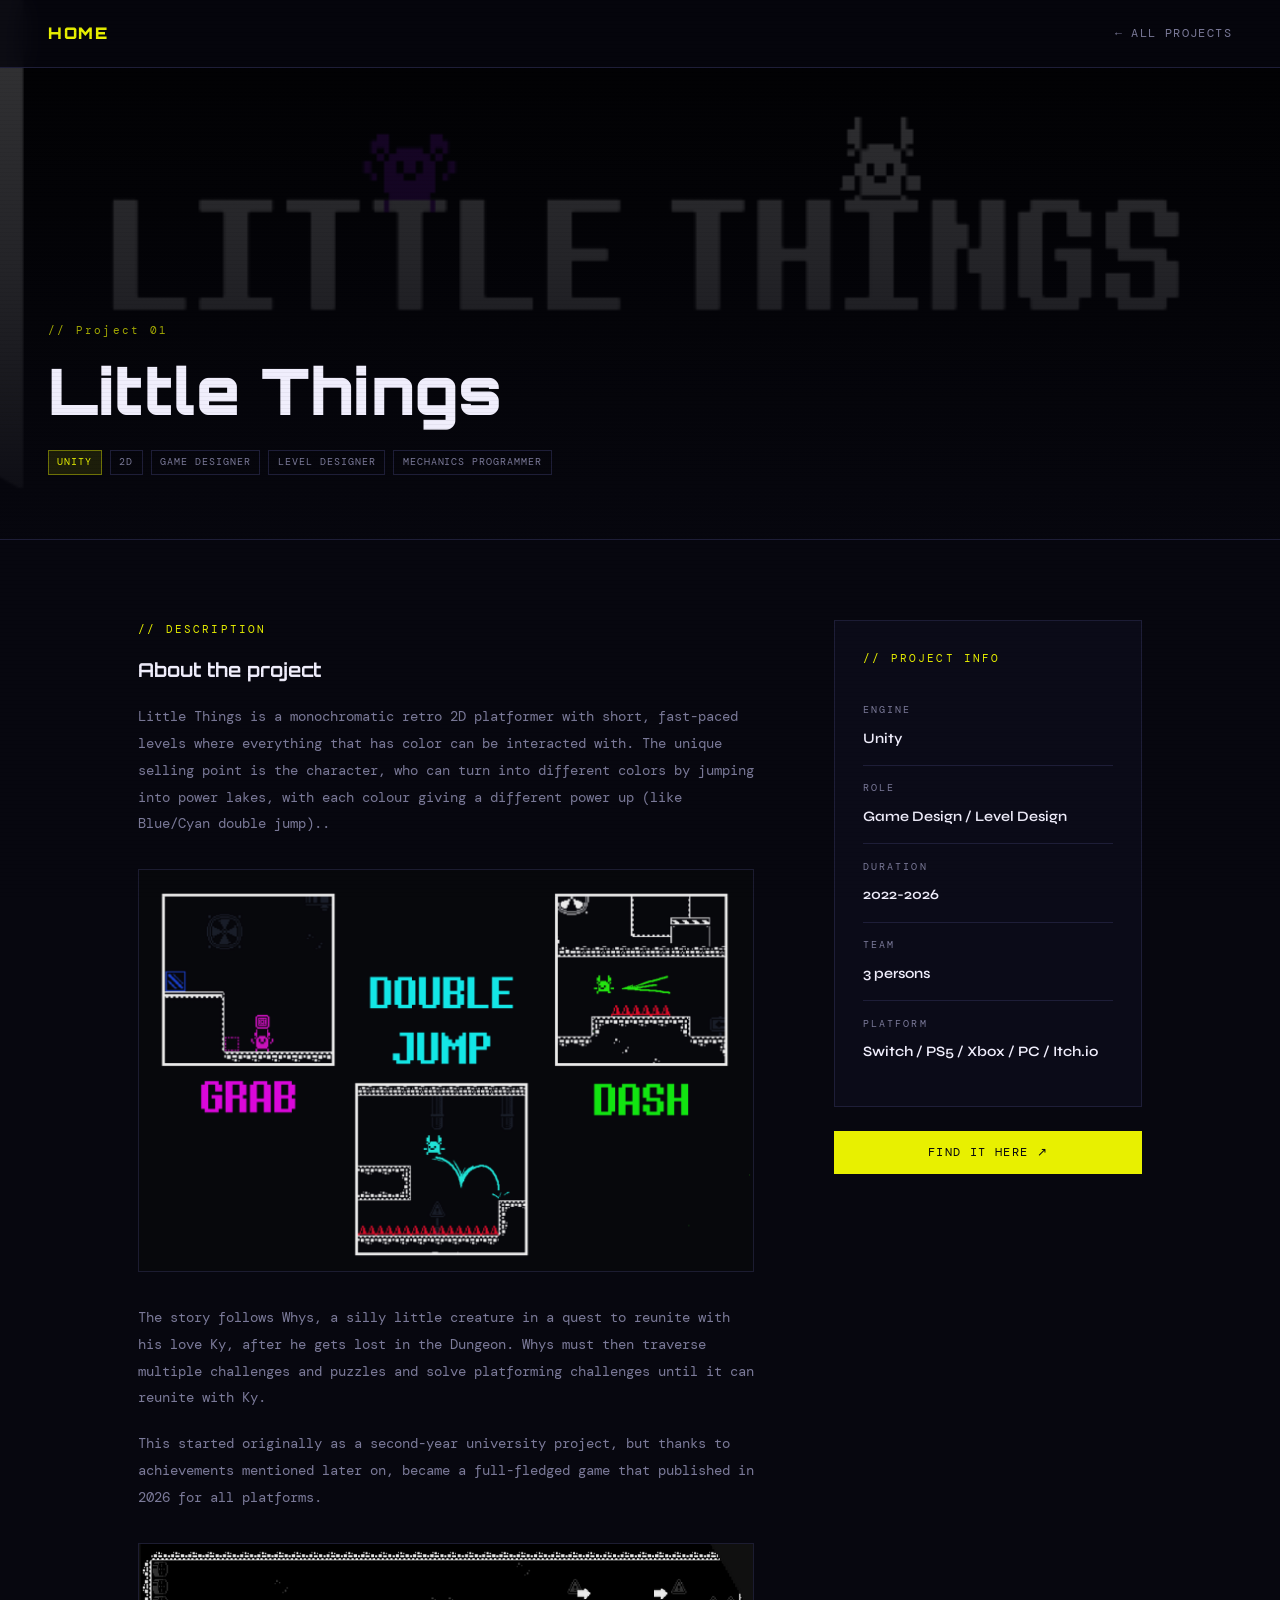
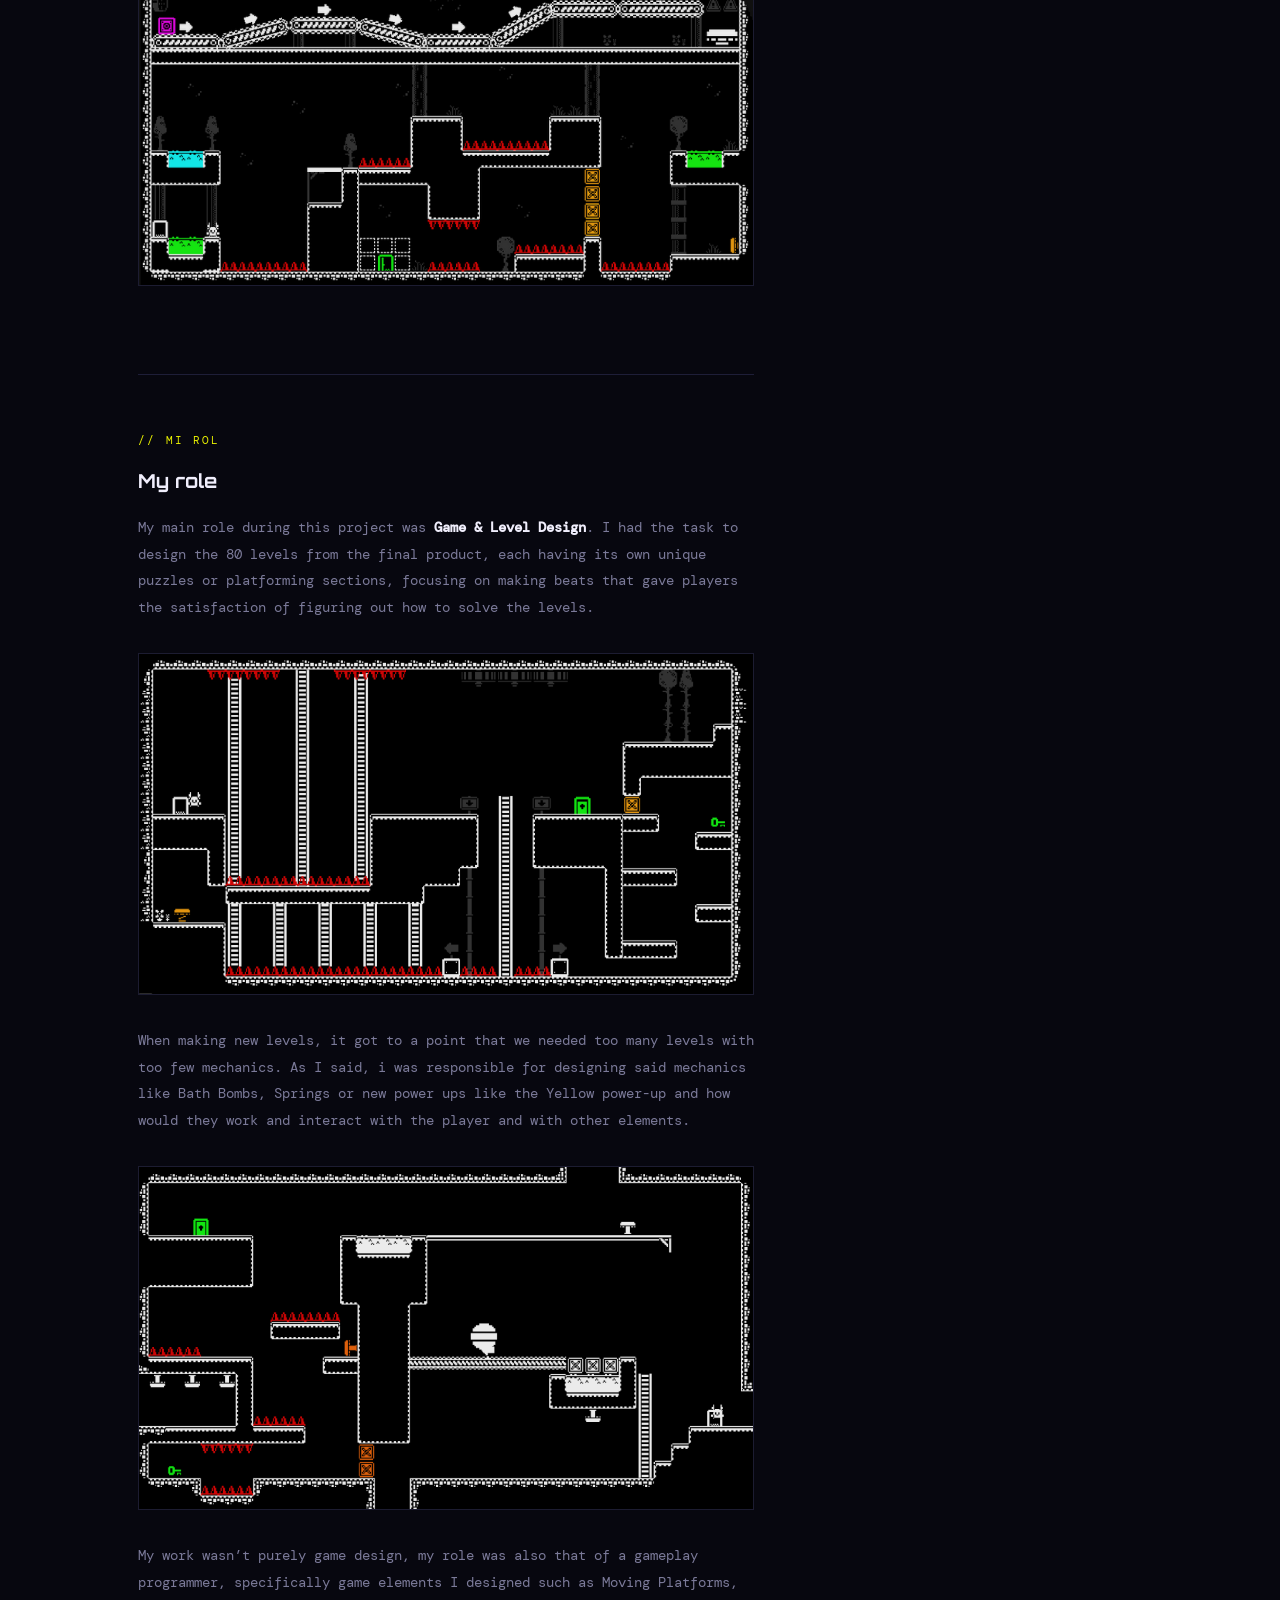
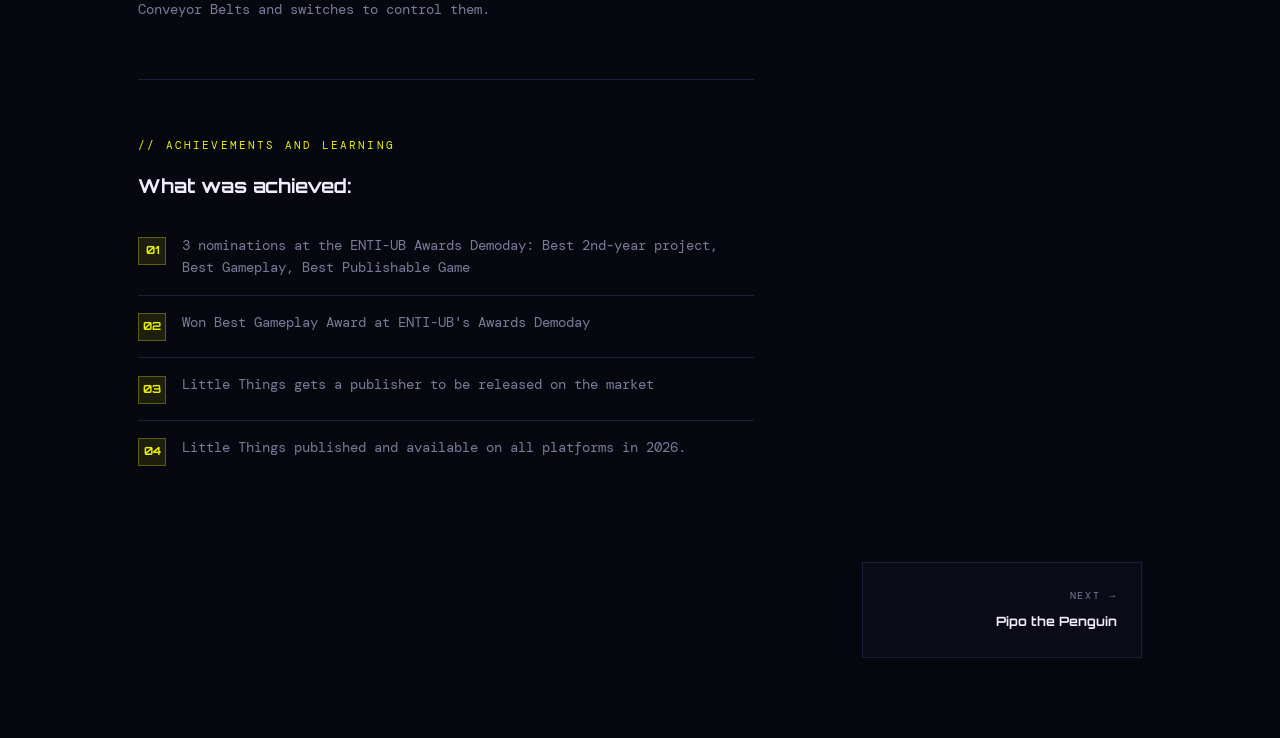
==== commit 8413b782: "Changed text content" ====
--- a/project.html
+++ b/project.html
@@ -502,14 +502,14 @@
     title: "Little Things",
     tags: ["Unity", "2D", "Game Designer", "Level Designer", "Mechanics Programmer"],
     accentTag: "Unity",
-    heroImage: "images/LT_Logo.png",  // ← Ruta a la imagen de portada, ej: "images/little-things-cover.png"
+    heroImage: "images/LT_Logo.png",  
     bgColor: "linear-gradient(135deg,#0d0d20,#111130)",
     engine: "Unity",
     role: "Game Design / Level Design",
     duration: "2022-2026",
     team: "3 persons",
     platform: "Switch / PS5 / Xbox / PC / Itch.io ",
-    link: "https://reiven-9045.itch.io/little-things",
+    link: "https://linktr.ee/little_things_launch",
     description: `
       <p>Little Things is a monochromatic retro 2D platformer with short, fast-paced levels where everything that has color can be interacted with.
       The unique selling point is the character, who can turn into different colors by jumping into power lakes, with each colour giving a different power up (like Blue/Cyan double jump)..</p>
@@ -548,7 +548,7 @@
     title: "Pipo the Penguin",
     tags: ["Unity", "Level Design", "3D"],
     accentTag: "Unity",
-    heroImage: "images/PP_LOGO.png",  // ← Ruta a la imagen de portada, ej: "images/pipo-cover.png"
+    heroImage: "images/PP_LOGO.png",  
     bgColor: "linear-gradient(135deg,#0d1020,#0c1430)",
     engine: "Unity 6",
     role: "Level Designer",
@@ -566,8 +566,11 @@
     roleDescription: `
       <p>My main role was <strong style="color:var(--text)">Level Designer</strong>. I designed and worked on multiple
         levels from drafts to block out to the final product with all the dressing.</p>
+        
         ${img("images/PP_SC_4.png")}
-      <p>The main objective was to figure different gimmicks for levels that would work for a 'speedrunning' playstyle
+      <p>These levels were documented in a Level Design Document, where I explained the main gimmicks of the level, the flow and the objectives of the player.</p>
+      <p>The objective of this project as a Final Degree Project was to explore and design a philosophy or method of my own. After exhaustive testing and reiteration, I used a mixture of Rational Level Design in a Kishotenketsu structure.</p>
+      <p>Design-wise it was to figure different gimmicks for levels that would work for a 'speedrunning' playstyle
         , since the main appeal of the game is to try and go as fast as you can.
         The majority of levels focus on a linear experience with touches of exploration to make the player enjoy going off the beaten path.</p>
         Although not all levels made the cut, it served as a learning experience that 
@@ -576,7 +579,7 @@
         ${img("images/PP_SC_3.png")}
     `,
     achievements: [
-      "Designed and implemented 5 levels, from scratch to dressed ",
+      "Designed, documented and implemented 5 levels, from scratch to dressed ",
       "Learned to use modeling tools such as ProBuilder",
       "3 nominations at ENTI-UB's DemoDay Awards: Best TFG/VS, Best Gameplay and Best Trailer ",
       "Won Best Trailer Award at ENTI-UB's Demoday Awards"
@@ -861,7 +864,7 @@
         font-family:'DM Mono',monospace; font-size:0.72rem; letter-spacing:0.12em;
         text-transform:uppercase; padding:1em 2em;
         background:var(--accent); color:var(--bg); transition:background 0.2s;
-      ">Ver proyecto ↗</a>`;
+      ">Find it here ↗</a>`;
   }
 
   // Description
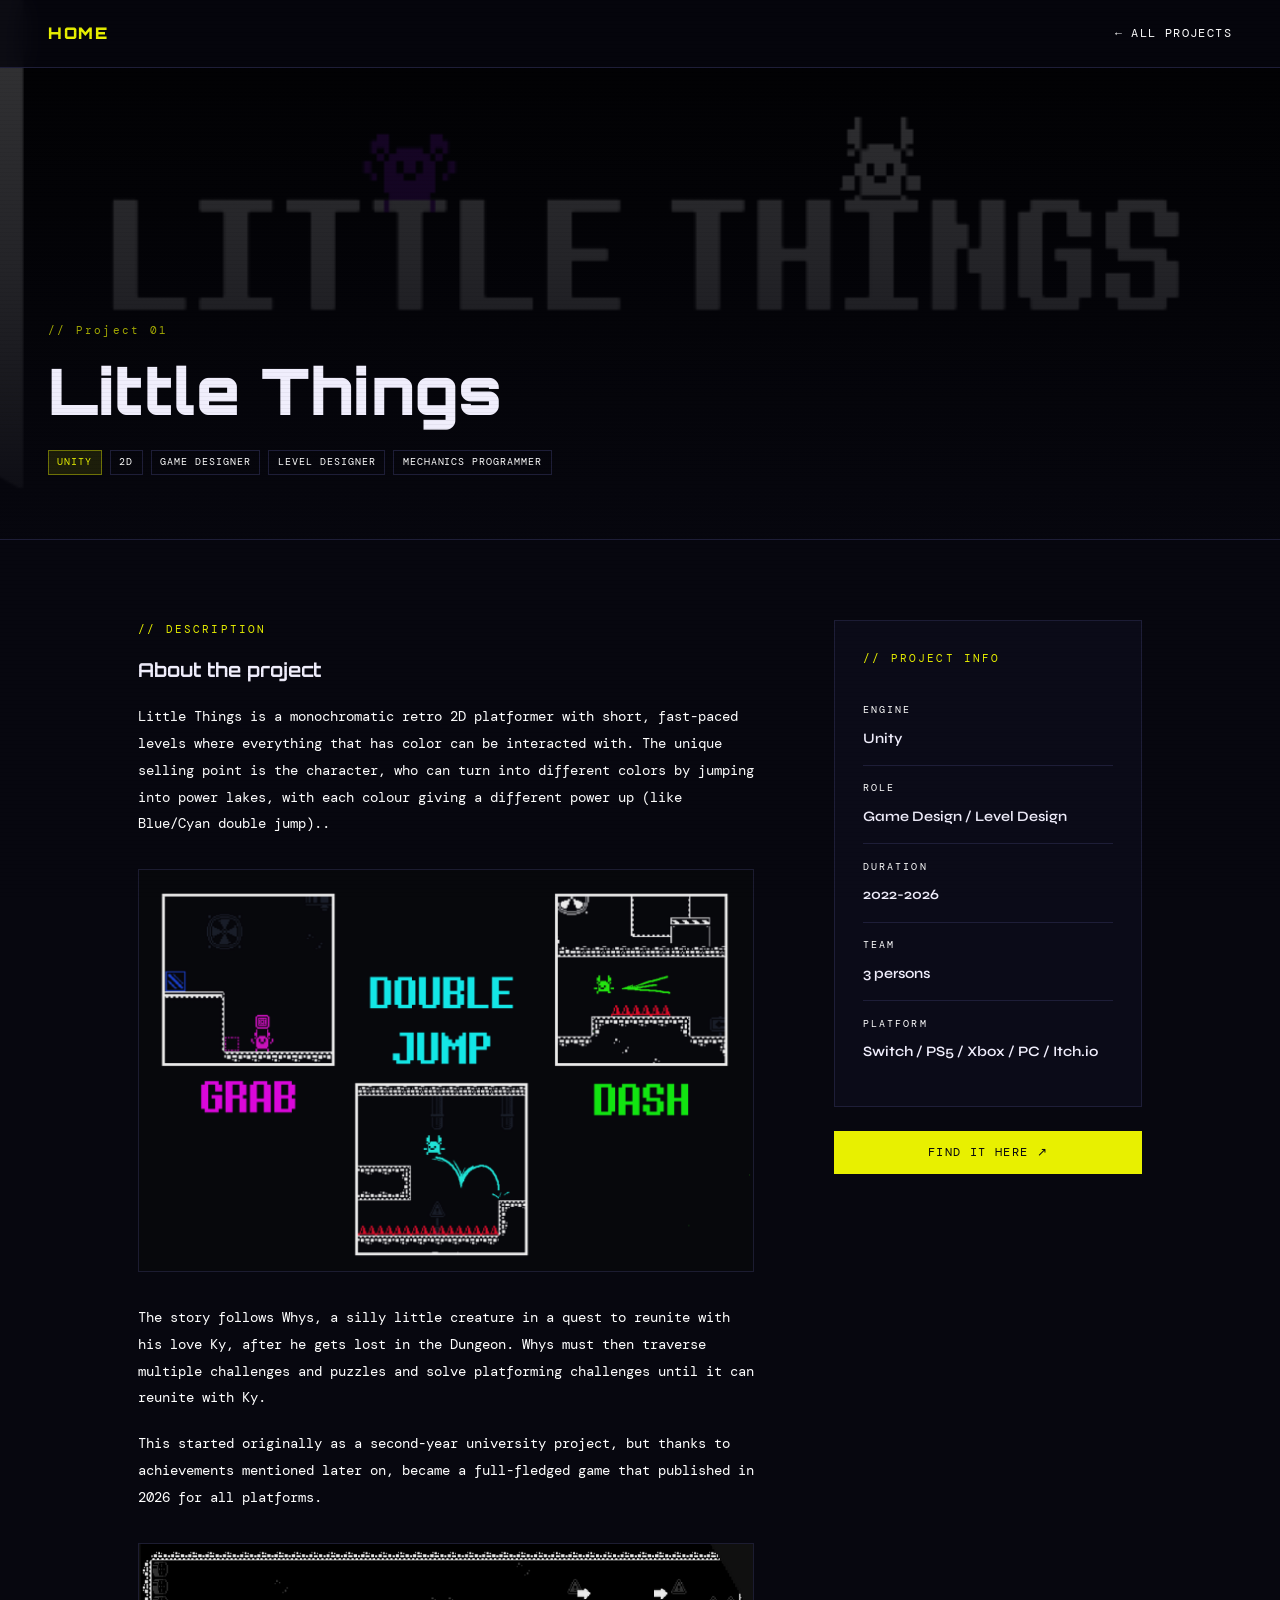
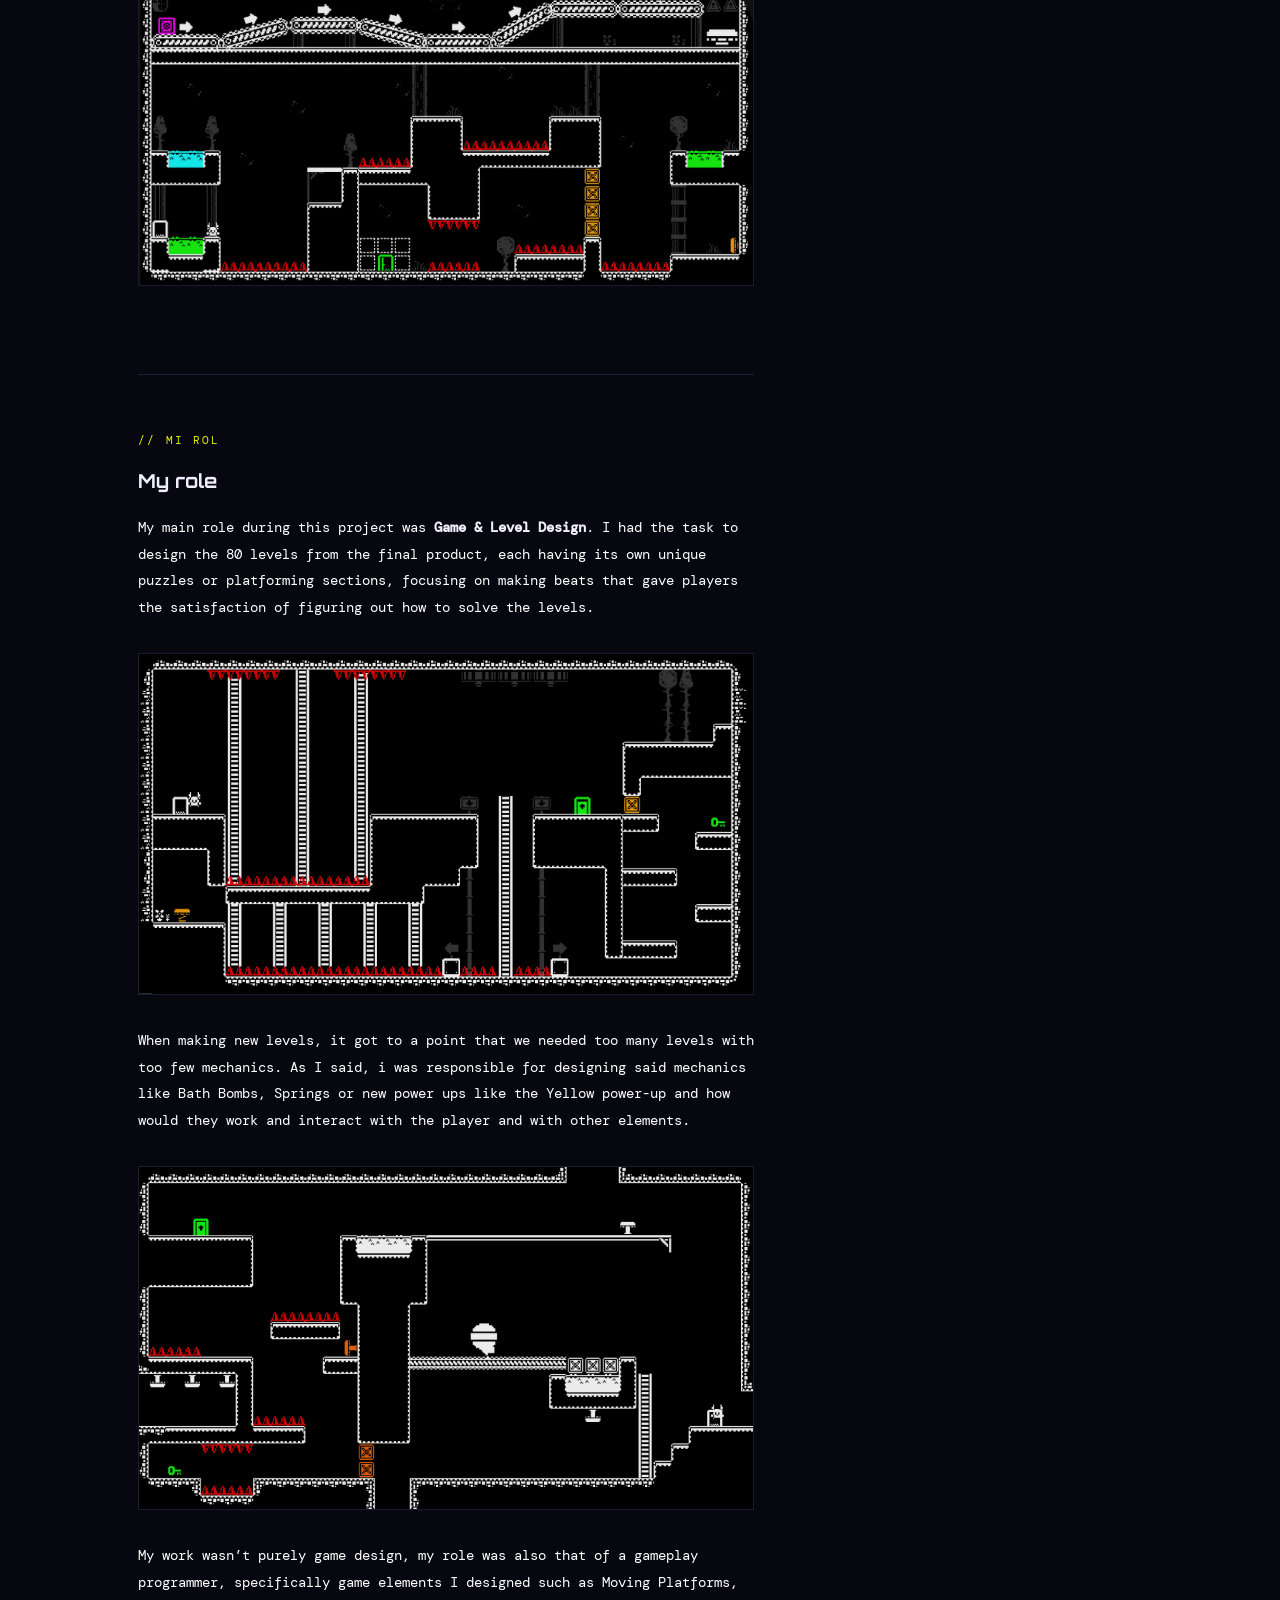
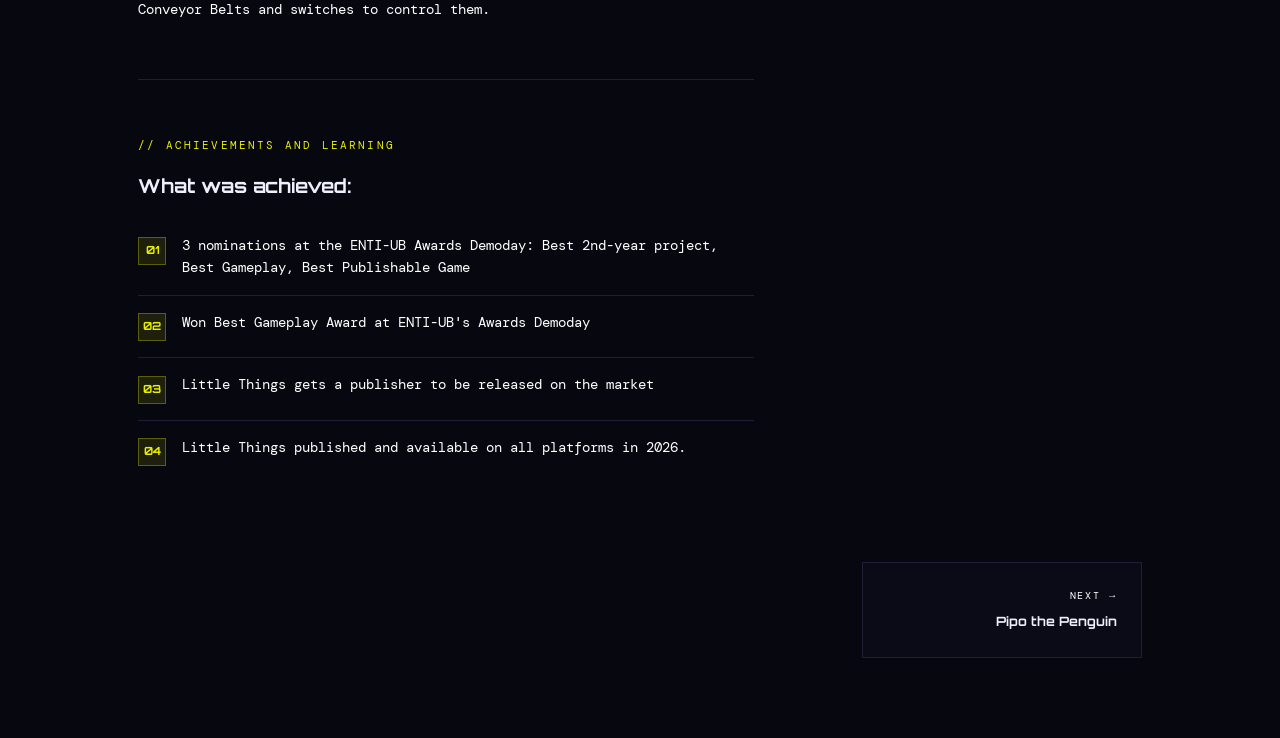
==== commit f3b1eaa8: "fixed links & texts" ====
--- a/project.html
+++ b/project.html
@@ -16,7 +16,7 @@
     --accent: #e8f000;
     --accent-dim: rgba(232,240,0,0.10);
     --text: #f0eefc;
-    --muted: #7b7a99;
+    --muted: hsl(0, 0%, 100%);
     --card-bg: #0b0b18;
   }
 
@@ -509,7 +509,7 @@
     duration: "2022-2026",
     team: "3 persons",
     platform: "Switch / PS5 / Xbox / PC / Itch.io ",
-    link: "https://linktr.ee/little_things_launch",
+    link: "https://reiven-9045.itch.io/little-things", //"https://linktr.ee/little_things_launch",
     description: `
       <p>Little Things is a monochromatic retro 2D platformer with short, fast-paced levels where everything that has color can be interacted with.
       The unique selling point is the character, who can turn into different colors by jumping into power lakes, with each colour giving a different power up (like Blue/Cyan double jump)..</p>
@@ -555,7 +555,7 @@
     duration: "2025-2026",
     team: "5 persons",
     platform: "PC",
-    link: "",
+    link: "https://hellframe-studios.itch.io/pipo-the-penguin",
     description: `
       <p>Pipo the Penguin is a dynamic 3D platformer where your objective is to go as fast as possible with the moveset of a penguin.</p>
       <p>The game center around Pipo, an indebted penguin who forgets to catch a ferry and his family abandons him.
@@ -565,21 +565,32 @@
     `,
     roleDescription: `
       <p>My main role was <strong style="color:var(--text)">Level Designer</strong>. I designed and worked on multiple
-        levels from drafts to block out to the final product with all the dressing.</p>
-        
+        levels from drafts, to block out to the final product with all the dressing.</p>
+        ${img("images/PP_Draft.png")}
+        ${img("images/PP_Blockout.png")}
         ${img("images/PP_SC_4.png")}
       <p>These levels were documented in a Level Design Document, where I explained the main gimmicks of the level, the flow and the objectives of the player.</p>
-      <p>The objective of this project as a Final Degree Project was to explore and design a philosophy or method of my own. After exhaustive testing and reiteration, I used a mixture of Rational Level Design in a Kishotenketsu structure.</p>
-      <p>Design-wise it was to figure different gimmicks for levels that would work for a 'speedrunning' playstyle
-        , since the main appeal of the game is to try and go as fast as you can.
+      <p>The objective of this project as a Final Degree Project was to explore and design a philosophy or method of my own. 
+        After exhaustive testing and reiteration, I used a mixture of Rational Level Design in a Kishotenketsu structure.
+        The design philosophy/process consisted mainly to design different types of beats and assigning them a difficulty value based on 
+        game elements, length, hazards and player movements that were expected to be used to complete said beat, having easier beats early on and incrementing on difficulty the more you progressed. 
+        These beats were then structured following the four-phase progression from the Kishotenketsu structure: introduction, development, twist, and resolution. </p>
+        
+        ${img("images/PP_DifCurve.png")}
+        <p>The design process also involved creating a comprehensive Level Design Document that outlined the vision, mechanics, and flow of each level in tables that showed the order, content and difficulty of each beat.
+          This LDD served as my Bachelor's Thesis, where I also document the development process and changes in each design philosophy until we get to the end product.</p>
+        ${img("images/PP_BeatTable.png")}
+      <p>The levels were designed to each feature different gimmicks that would work for a 'speedrunning' playstyle, 
+        since the main appeal of the game is to try and go as fast as you can with your own moveset.
         The majority of levels focus on a linear experience with touches of exploration to make the player enjoy going off the beaten path.</p>
-        Although not all levels made the cut, it served as a learning experience that 
+        
+        <p>Although only 5 levels made the cut, it served as a learning experience that 
         helped me see the key importance of a good relation between the controller and
-        the levels.</p>
+        the levels, as well as figure out new ways to approach level design.</p>
         ${img("images/PP_SC_3.png")}
     `,
     achievements: [
-      "Designed, documented and implemented 5 levels, from scratch to dressed ",
+      "Designed, documented and implemented 10 levels, from scratch to dressed ",
       "Learned to use modeling tools such as ProBuilder",
       "3 nominations at ENTI-UB's DemoDay Awards: Best TFG/VS, Best Gameplay and Best Trailer ",
       "Won Best Trailer Award at ENTI-UB's Demoday Awards"
@@ -588,6 +599,55 @@
   {
     id: 2,
     number: "03",
+    title: "GDD for a Charge feature in ULTRAKILL",
+    tags: ["Game Design", "Design and Documentation"],
+    accentTag: "Game Design",
+    heroImage: "images/UK_Top.jpg",  // ← Ruta a la imagen de portada, ej: "images/1942-cover.png"
+    bgColor: "linear-gradient(135deg,#1a100d,#201410)",
+    engine: "Google Docs",
+    role: "Game Designer",
+    duration: "1 month",
+    team: "1 persons",
+    platform: "PC",
+    link: "https://docs.google.com/document/d/1Lvt1-GJDSl9kX476g6lEok9x-2a57arifLkbGgnZQFM/edit?usp=sharing",
+    description: `
+      <p>This project involved creating a Game Design Document for implementing a Charge feature in ULTRAKILL.
+        The Charge mechanic was designed as a slower Dash that would allow to player to push back enemies or himself depending on the weight of the enemy and the player,
+        enabling more options to pin down or combo enemies in a fluid manner.</p>
+        <p>This was designed previous to the reveal of the JackHammer, 
+          which is a weapon that has an interaction similar to the Charge feature I designed.</p>
+        ${img("images/UKGDD_Light.png")}
+        <p>The document states a hypothesis about the need of a feature like this, how should it work and be presented, and what benefits it would provide.
+        The GDD also includes specific interactions for each enemy type, 
+        taking into account how the weight of the enemies affects the outcome of your moves, showing the different outcomes via visual mockups.</p>
+        ${img("images/UKGDD_Heavy.png")}
+        <p>It includes a list of various specific outcomes for each boss and enemy during the game's state at the time, 
+        having recently released the Violence layer at the point of development.</p>
+        ${img("images/UK_GDD_BossOutcomes.png")}
+        <p>These specific outcomes were determined based on the weight and regular behavior of each enemy, understanding their interactions with 
+          already existing game mechanics, and figuring out how to fit the Charge mechanic into the existing framework.</p>
+${img("images/UKGDD_EnemyOutcomes.png")}
+<p> The document explains the design of the mechanic itself, but the level design and where in the game it should be introduced, with mockups of areas where it would be a must to use.</p>
+${img("images/UKGDD_LevelDesign.png")}
+<p>Furthermore, the GDD justifies its existence not only gameplay and design-wise, but also from a narrative perspective, 
+  explaining how the Charge mechanic fits into the game's story and world, and how it could be introduced to the player in a way that feels natural and engaging.</p>
+    `,
+    roleDescription: `
+      <p>This was an individual job, which consisted solely of designing and documenting the Charge feature. 
+        My role was to design the feature, 
+        and afterwards create and write the design documents and ensure that the feature was well-integrated into the game's overall design.</p>
+      ${img("images/UKGDD_RankSystem.png")}
+    `,
+    achievements: [
+      "The work done on this GDD enabled me to gain a Honor's Degree in Game Design",
+      "Learnt how to design and document a game mechanic in a professional manner",
+      "Learnt the importance of considering every detail and existing game mechanic when designing a new feature.",
+      
+    ]
+  },
+  {
+    id: 3,
+    number: "04",
     title: "Time Shards",
     tags: ["Unity", "Producer", "Game Design", "Level Design", "Mechanics Programmer"],
     accentTag: "Unity",
@@ -651,8 +711,8 @@
     ]
   },
   {
-    id: 3,
-    number: "04",
+    id: 4,
+    number: "05",
     title: "Donkey Kong Phaser Remake",
     tags: ["Phaser", "JavaScript", "Mechanics"],
     accentTag: "Phaser",
@@ -712,8 +772,8 @@
     ]
   },
   {
-    id: 4,
-    number: "05",
+    id: 5,
+    number: "06",
     title: "1942 SDL Remake",
     tags: ["SDL", "C++", "Arcade"],
     accentTag: "SDL",
@@ -757,9 +817,10 @@
       
     ]
   },
+  
   {
-    id: 5,
-    number: "06",
+    id: 6,
+    number: "07",
     title: "Player Controller for Movement Shooter",
     tags: ["Unreal Engine 5", "Game Design", "BluePrints"],
     accentTag: "Unreal Engine 5",
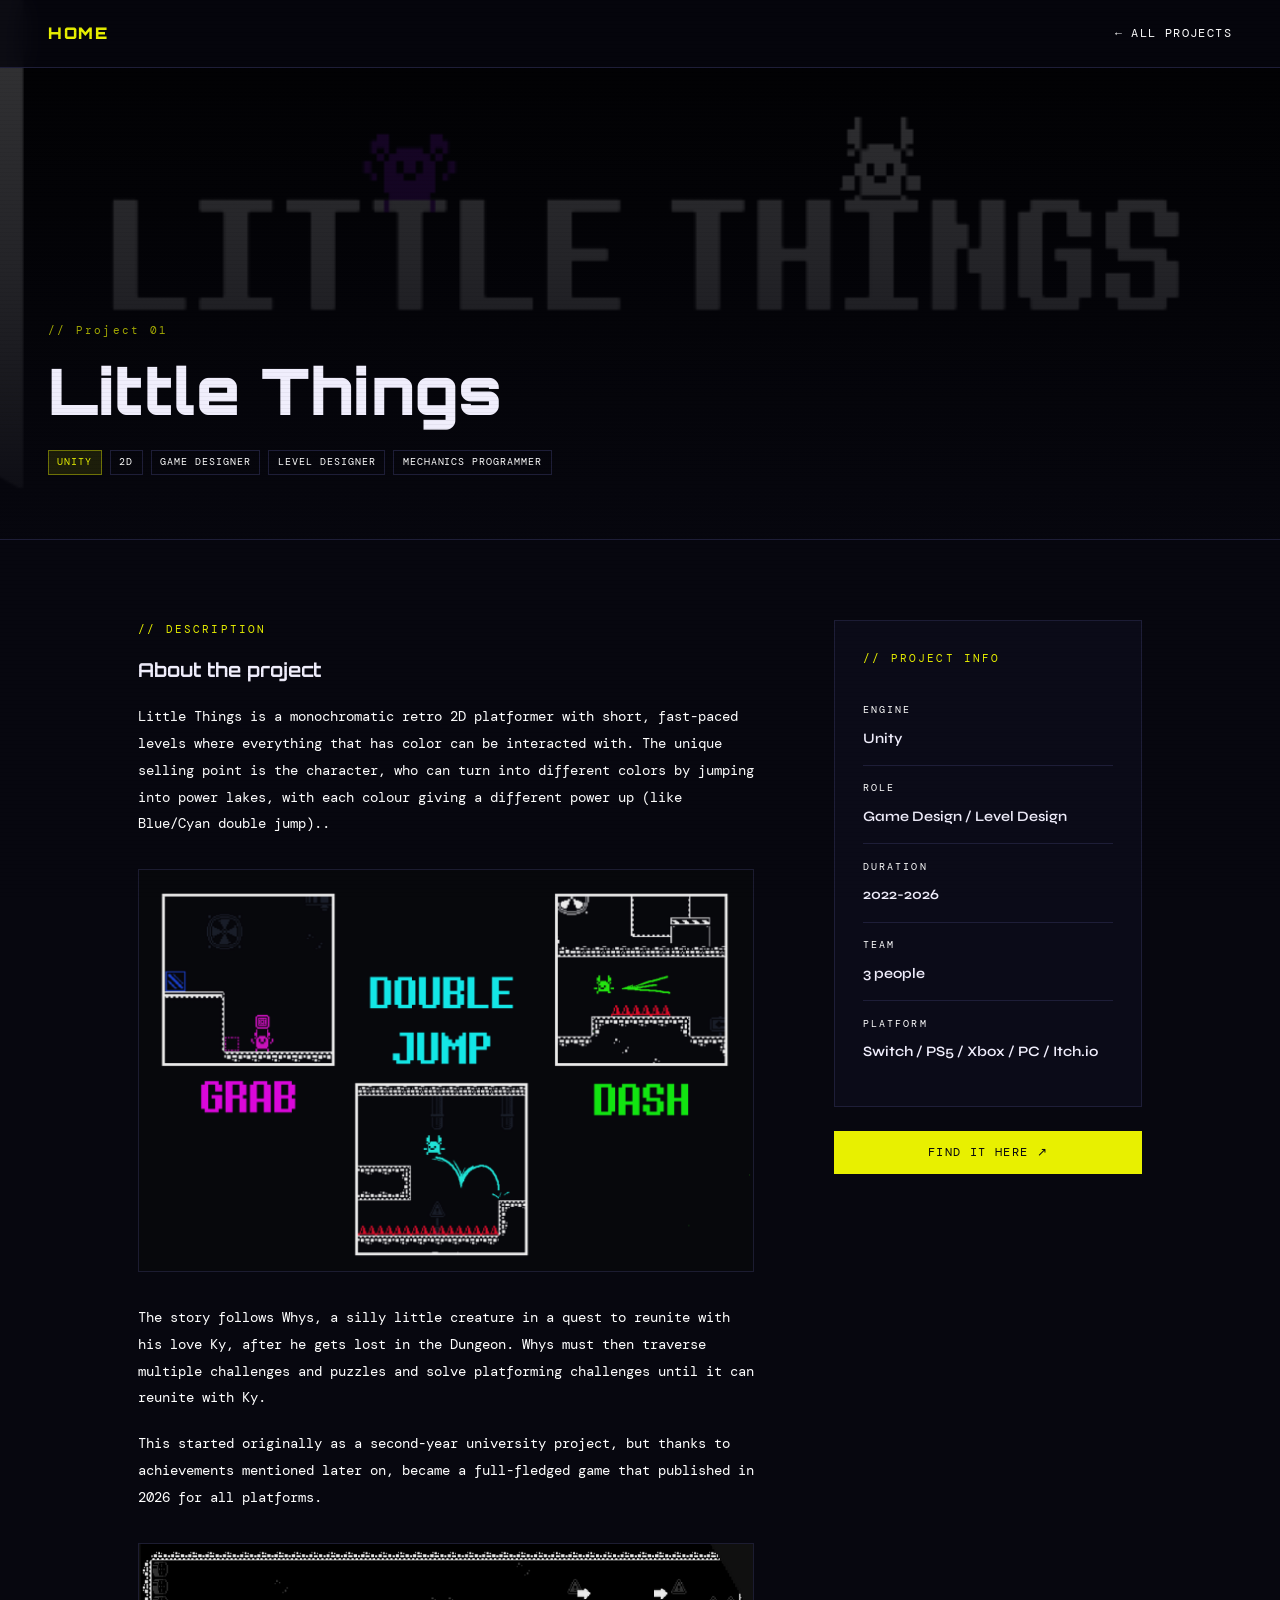
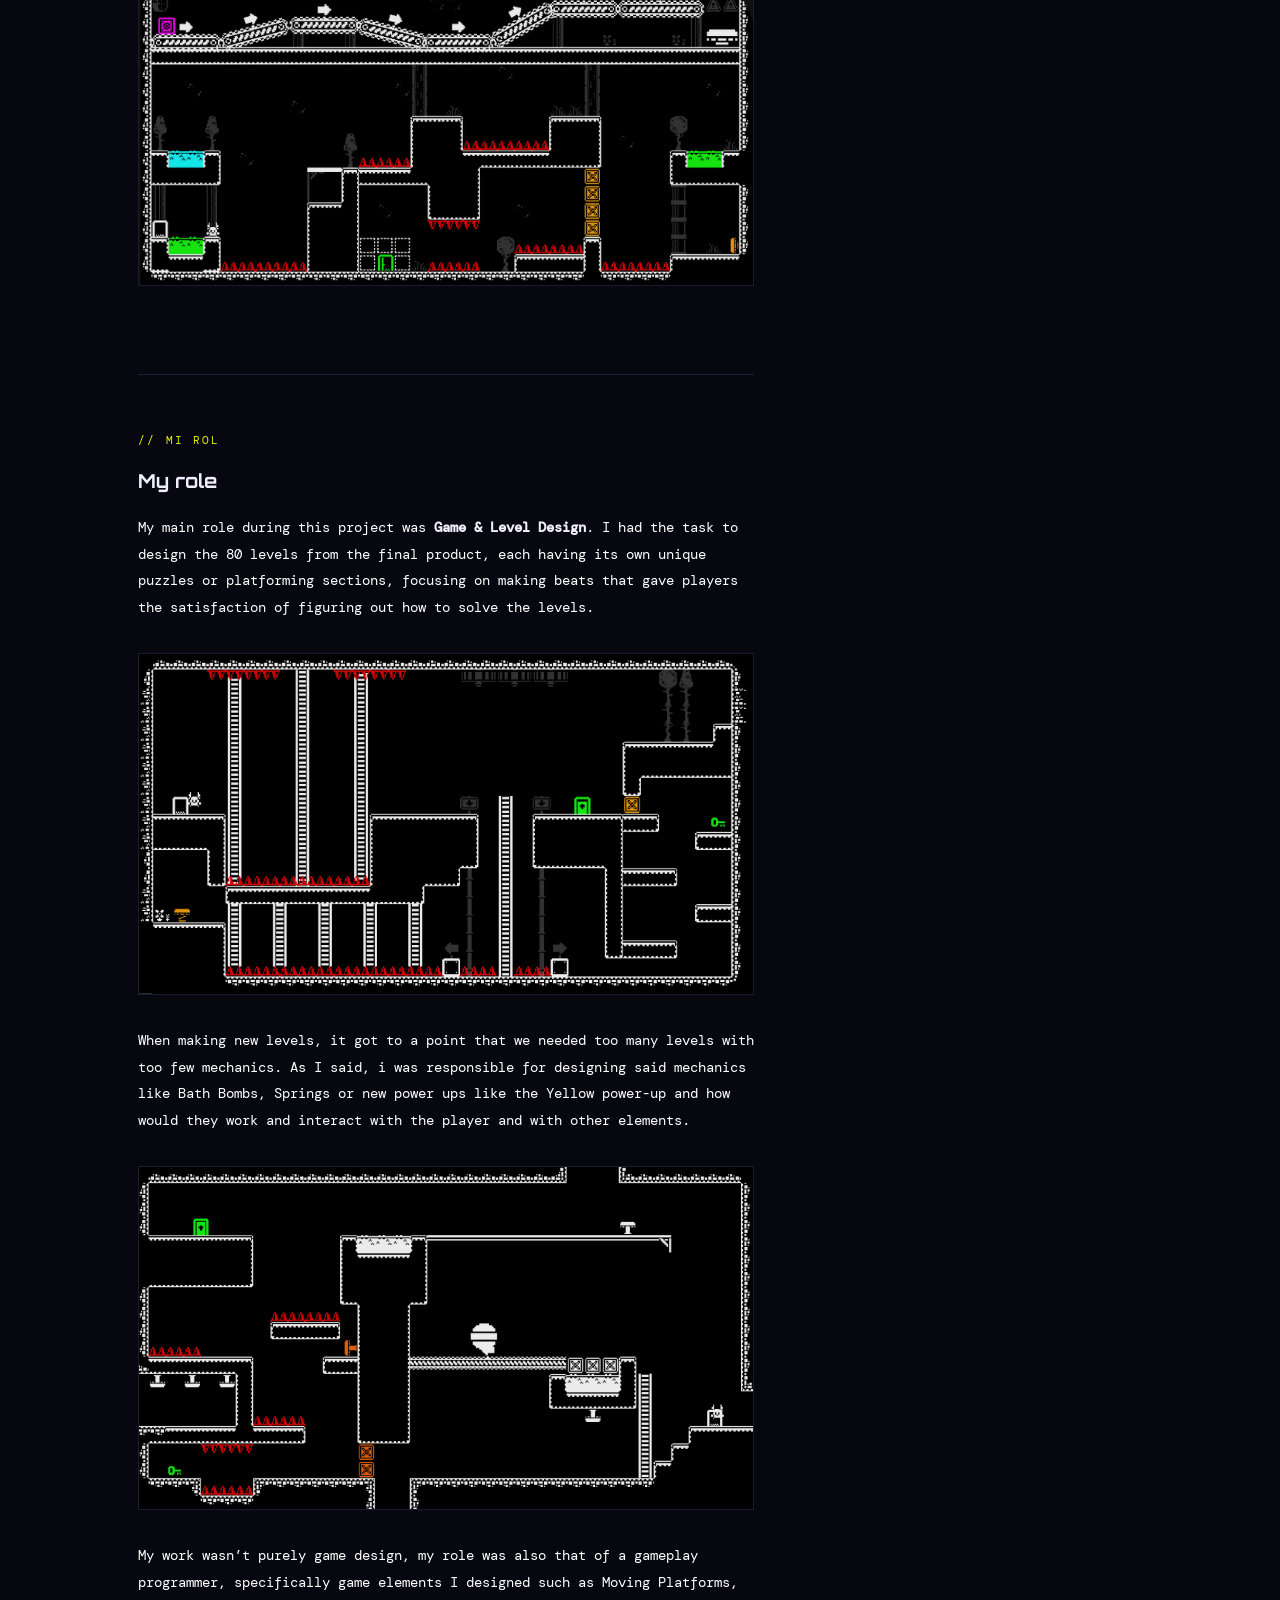
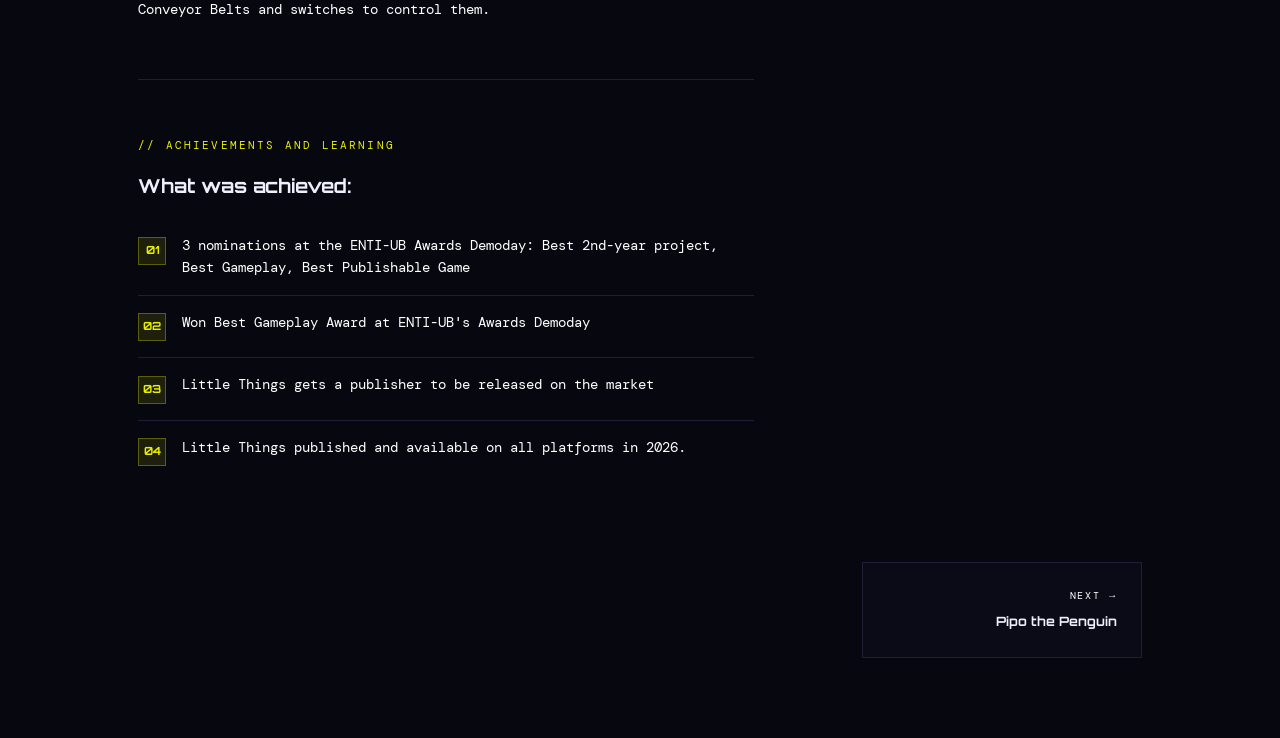
==== commit 4834acf5: "people" ====
--- a/project.html
+++ b/project.html
@@ -507,7 +507,7 @@
     engine: "Unity",
     role: "Game Design / Level Design",
     duration: "2022-2026",
-    team: "3 persons",
+    team: "3 people",
     platform: "Switch / PS5 / Xbox / PC / Itch.io ",
     link: "https://reiven-9045.itch.io/little-things", //"https://linktr.ee/little_things_launch",
     description: `
@@ -553,7 +553,7 @@
     engine: "Unity 6",
     role: "Level Designer",
     duration: "2025-2026",
-    team: "5 persons",
+    team: "5 people",
     platform: "PC",
     link: "https://hellframe-studios.itch.io/pipo-the-penguin",
     description: `
@@ -607,7 +607,7 @@
     engine: "Google Docs",
     role: "Game Designer",
     duration: "1 month",
-    team: "1 persons",
+    team: "1 person",
     platform: "PC",
     link: "https://docs.google.com/document/d/1Lvt1-GJDSl9kX476g6lEok9x-2a57arifLkbGgnZQFM/edit?usp=sharing",
     description: `
@@ -656,7 +656,7 @@
     engine: "Unity 6",
     role: "Producer, Game Designer",
     duration: "2024-2025",
-    team: "5 persons",
+    team: "5 people",
     platform: "PC",
     link: "",
     description: `
@@ -721,7 +721,7 @@
     engine: "Phaser",
     role: "Mechanics Programmer",
     duration: "3 months",
-    team: "3 Person",
+    team: "3 people",
     platform: "PC",
     link: "",
     description: `
@@ -782,7 +782,7 @@
     engine: "SDL",
     role: "Programmer",
     duration: "4 meses",
-    team: "2 persons",
+    team: "2 people",
     platform: "PC",
     link: "",
     description: `
@@ -829,7 +829,7 @@
     engine: "Unreal Engine 5",
     role: "Game Designer, Gameplay Programmer",
     duration: "2 weeks",
-    team: "2 persons",
+    team: "2 people",
     platform: "PC",
     link: "",
     description: `
